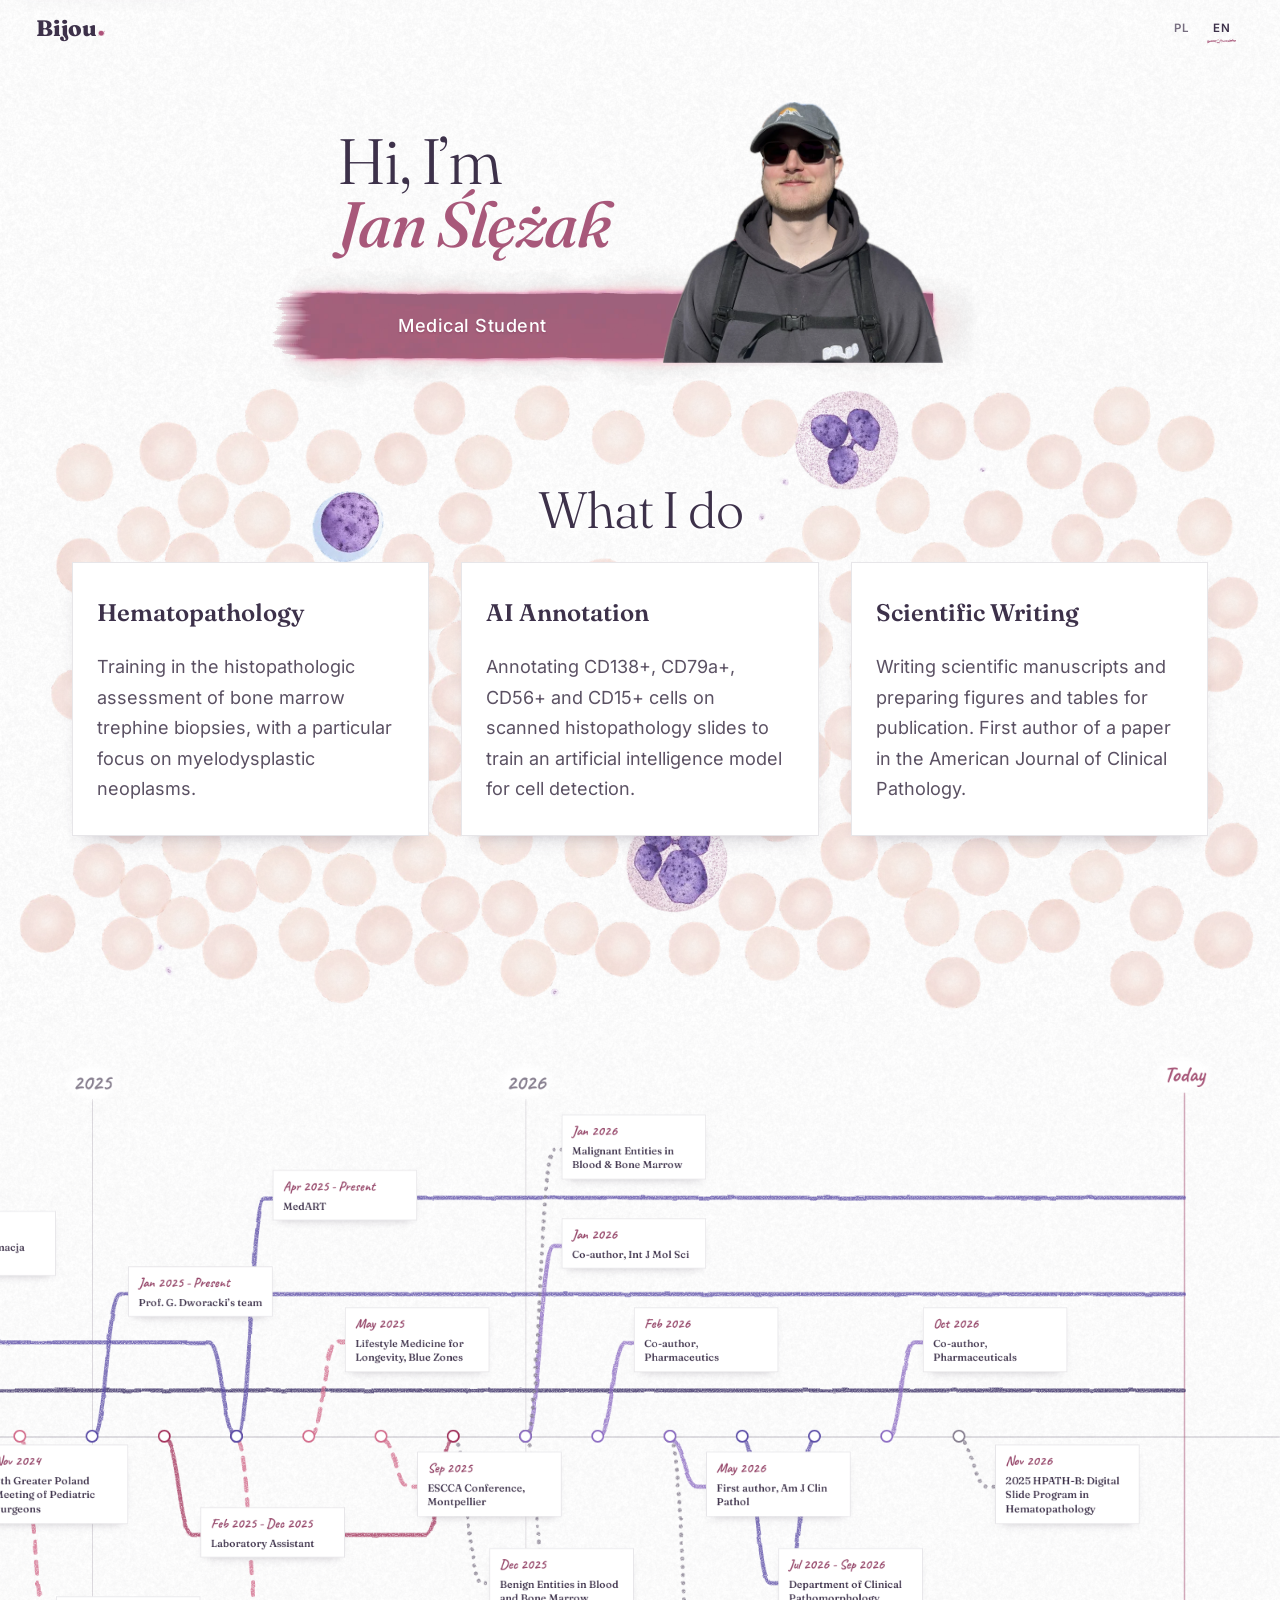
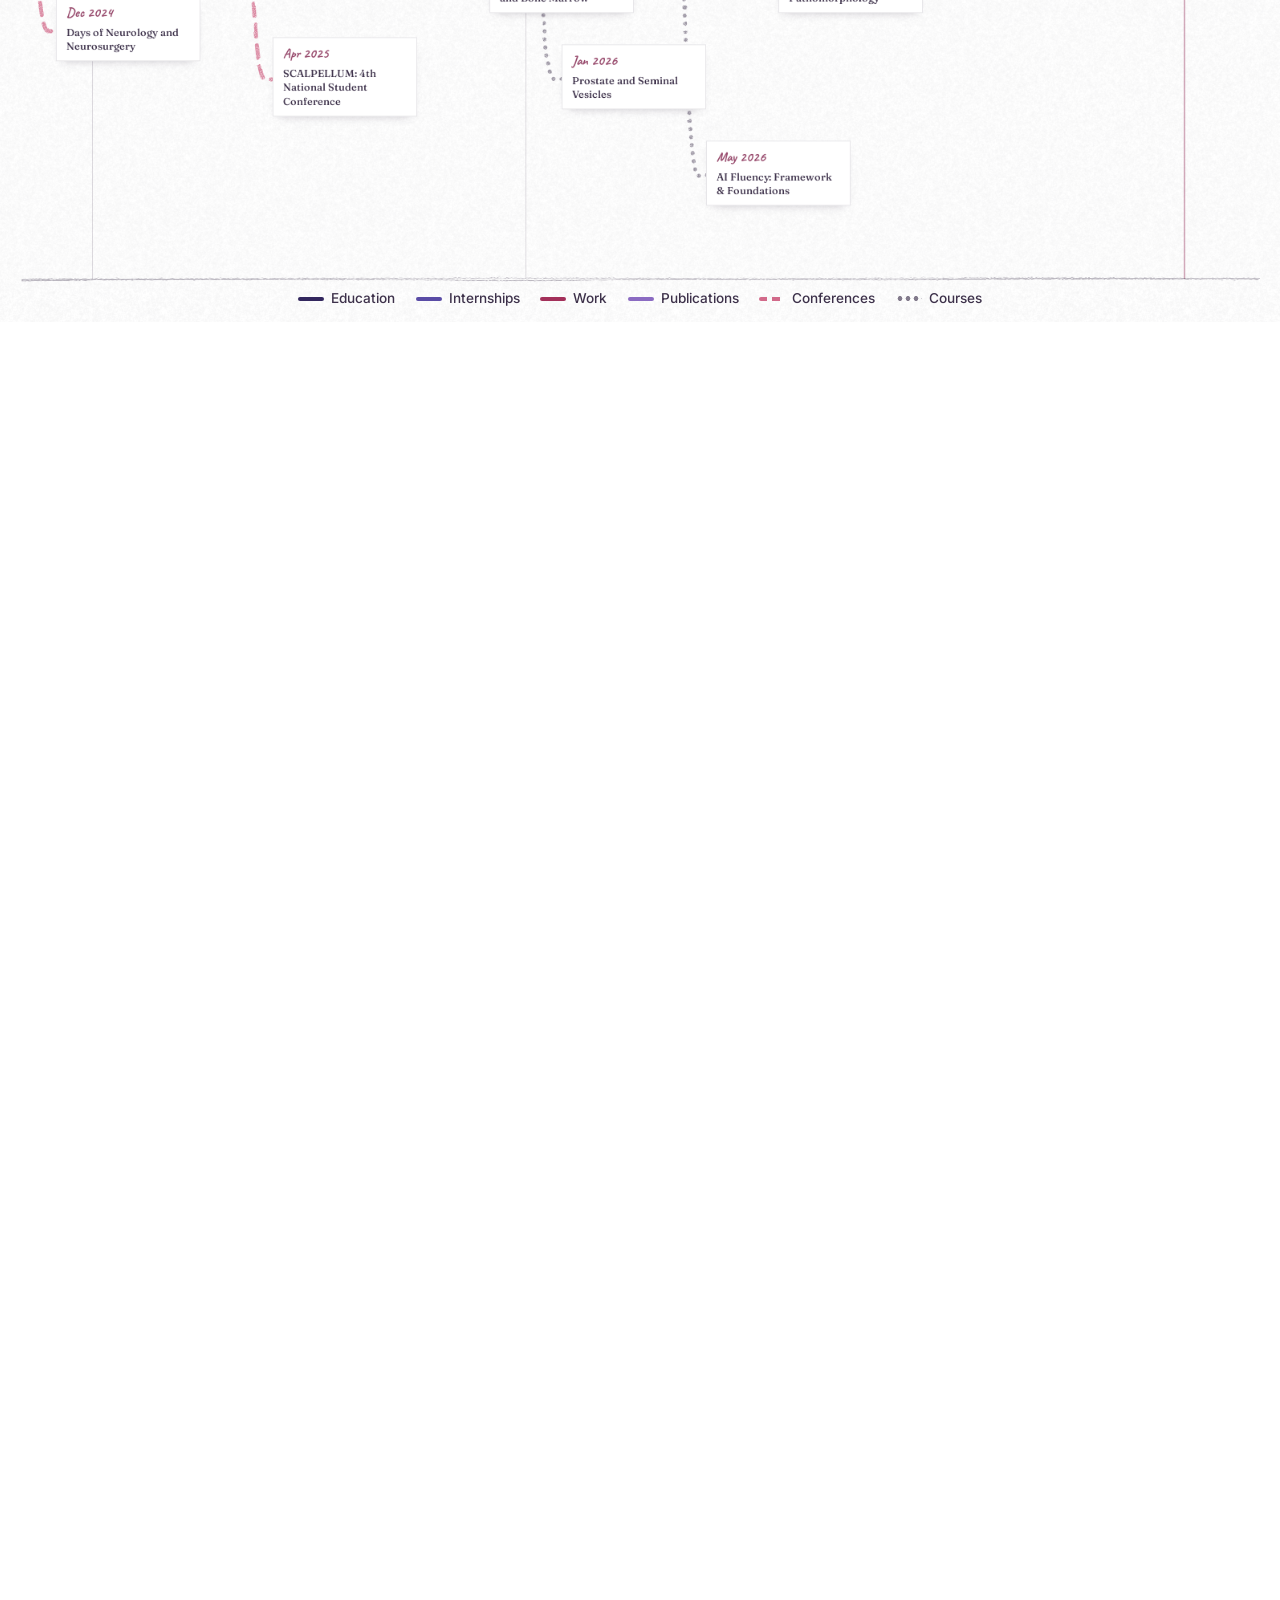
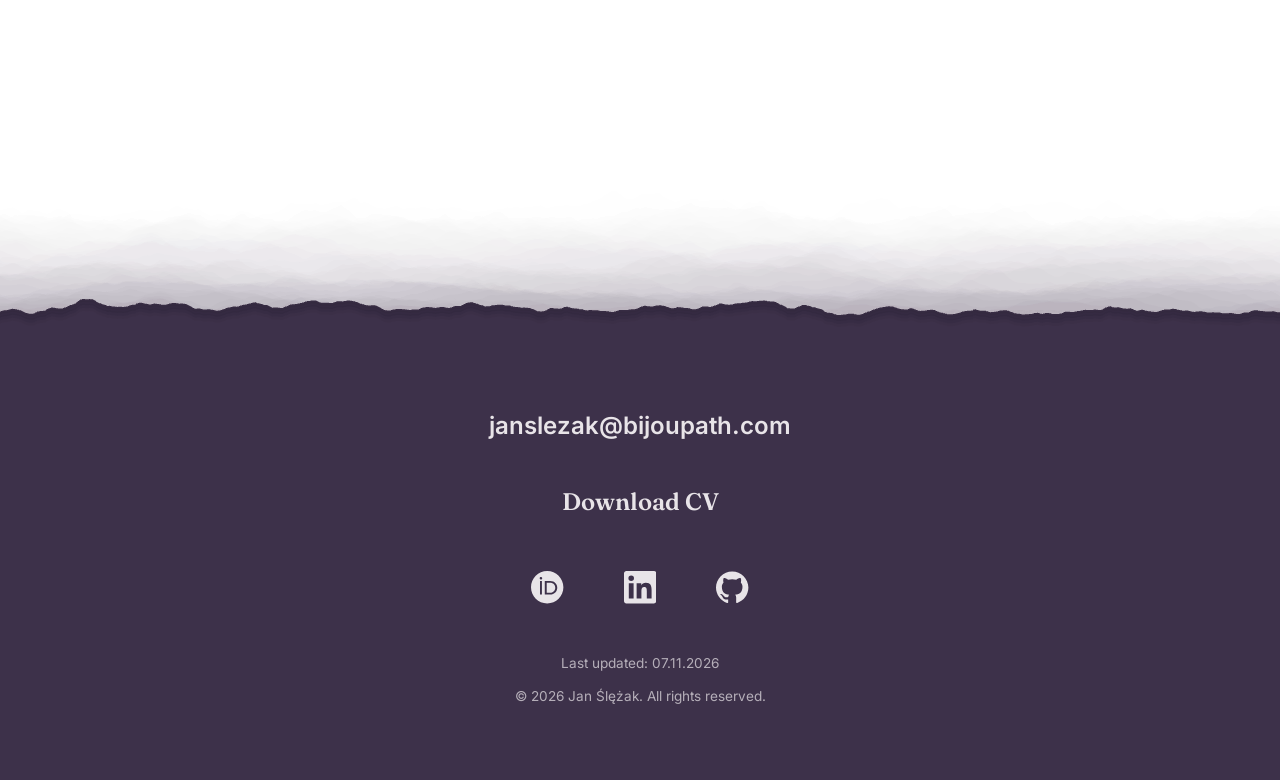
==== en/index.html @ 858af0bf "Publikacja 2026-11-07" ====
<!DOCTYPE html> <html lang="en"> <head> <script>!function(){if("localhost"!==location.hostname&&"127.0.0.1"!==location.hostname){var a=document.createElement("script");a.async=!0,a.src="https://www.googletagmanager.com/gtag/js?id=G-ZTJBMP95E0",document.head.appendChild(a),window.dataLayer=window.dataLayer||[],window.gtag=t,t("js",new Date),t("config","G-ZTJBMP95E0")}function t(){dataLayer.push(arguments)}}()</script> <meta charset="UTF-8"> <meta name="viewport" content="width=device-width,initial-scale=1"> <title>BijouPath</title> <meta name="description" content="Jan Ślężak, medical student at Poznan University of Medical Sciences. Hematopathology, publications and pathology experience."> <meta name="author" content="Jan Ślężak"> <link rel="canonical" href="https://bijoupath.com/en/"> <link rel="alternate" hreflang="pl" href="https://bijoupath.com/pl/"> <link rel="alternate" hreflang="en" href="https://bijoupath.com/en/"> <link rel="alternate" hreflang="x-default" href="https://bijoupath.com/pl/"> <meta property="og:type" content="website"> <meta property="og:url" content="https://bijoupath.com/en/"> <meta property="og:title" content="Jan Ślężak, BijouPath"> <meta property="og:description" content="Medical student preparing for a career in hematopathology. Publications and experience."> <meta property="og:site_name" content="BijouPath"> <meta property="og:image" content="https://bijoupath.com/img/og-bijoupath-en.jpg?v=6a474b55"> <meta property="og:image:width" content="1200"> <meta property="og:image:height" content="630"> <meta property="og:image:alt" content="Jan Ślężak, BijouPath. Drawing of a normal blood smear."> <meta property="og:locale" content="en_US"> <meta property="og:locale:alternate" content="pl_PL"> <meta name="twitter:card" content="summary_large_image"> <meta name="twitter:title" content="Jan Ślężak, BijouPath"> <meta name="twitter:description" content="Medical student preparing for a career in hematopathology. Publications and experience."> <meta name="twitter:image" content="https://bijoupath.com/img/og-bijoupath-en.jpg?v=6a474b55"> <meta name="theme-color" content="#fcf8f9"> <link rel="icon" type="image/png" sizes="32x32" href="/img/favicon-32.png?v=3be261fe"> <link rel="icon" type="image/png" sizes="512x512" href="/img/favicon.png?v=019d33b0"> <link rel="apple-touch-icon" href="/img/apple-touch-icon.png?v=18fa3a9d"> <script type="application/ld+json"> {
          "@context": "https://schema.org",
          "@type": "Person",
          "name": "Jan Ślężak",
          "url": "https://bijoupath.com/en/",
          "image": "https://bijoupath.com/img/janslezak.webp?v=8ce02950",
          "email": "mailto:janslezak@bijoupath.com",
          "jobTitle": "Medical student",
          "affiliation": { "@type": "CollegeOrUniversity", "name": "Poznan University of Medical Sciences", "url": "https://www.ump.edu.pl" },
          "knowsAbout": ["Hematopathology", "Bone marrow pathology", "Pathology"],
          "sameAs": [
            "https://orcid.org/0009-0006-1777-213X",
            "https://www.linkedin.com/in/jan-%C5%9Bl%C4%99%C5%BCak-46602b1b8/",
            "https://github.com/jankazimierzslezak"
          ]
        } </script> <link rel="stylesheet" href="/css/normalize.css?v=189405ba"> <link rel="stylesheet" href="/css/fonts.css?v=7e4755c7"> <link rel="stylesheet" href="/css/base.css?v=5a0c2e59"> <link rel="stylesheet" href="/css/tokens-bijou.css?v=6df9ab16"> <link rel="stylesheet" href="/css/znak.css?v=b7a69414"> <link rel="stylesheet" href="/css/layout.css?v=1661b6ea"> <link rel="stylesheet" href="/css/home.css?v=9cbbf9e6"> <link rel="stylesheet" href="/css/portfolio.css?v=0a3e92ec"> <link rel="stylesheet" href="/css/ruch.css?v=308a33c5"> <link rel="stylesheet" href="/css/rysunek.css?v=60de599c"> <link rel="preload" as="image" href="/img/janslezak.webp?v=8ce02950" fetchpriority="high"> <script src="/js/vendor/purify.min.js?v=f52734d3" defer="defer"></script> <script src="/js/vendor/lenis.min.js?v=bc893dda" defer="defer"></script> <script src="/js/index.js?v=5347411f" defer="defer"></script> <script src="/js/jezyk.js?v=854307ea" defer="defer"></script> <script src="/js/reveal.js?v=7d27f210" defer="defer"></script> <script src="/js/plynnosc.js?v=431d2719" defer="defer"></script> <script src="/js/portfolio/portfolio-data.js?v=57157ed3" defer="defer"></script> <script src="/js/portfolio/portfolio.js?v=f130e085" defer="defer"></script> <script src="/js/portfolio/rozmaz-atlas.js?v=3c866e50" defer="defer"></script> <script src="/js/portfolio/rozmaz.js?v=c617ecc6" defer="defer"></script> <script>"history"in window&&"scrollRestoration"in history&&(history.scrollRestoration="manual");try{localStorage.setItem("bijou.lang","en")}catch(o){}</script> </head> <body class="tabbed-view"> <svg xmlns="http://www.w3.org/2000/svg" width="0" height="0" aria-hidden="true" focusable="false" class="svg-defs"> <defs> <filter id="olowek-linia" x="-5%" y="-50%" width="110%" height="200%"><feTurbulence type="fractalNoise" baseFrequency="0.04" numOctaves="2" seed="3" result="d"/><feDisplacementMap in="SourceGraphic" in2="d" scale="3" xChannelSelector="R" yChannelSelector="G" result="k"/><feTurbulence type="fractalNoise" baseFrequency="1.1" numOctaves="1" seed="7" result="z"/><feColorMatrix in="z" type="matrix" values="0 0 0 0 0  0 0 0 0 0  0 0 0 0 0  0 0 0 -2.2 2.0" result="m"/><feComposite in="k" in2="m" operator="in"/></filter> <marker id="arrow" viewBox="0 0 10 10" refX="10" refY="5" markerWidth="6" markerHeight="6" orient="auto"> <path d="M 0 0 L 10 5 L 0 10 z" fill="#94a3b8"/> </marker> <marker id="arrow-gross" viewBox="0 0 13 10" refX="9.5" refY="5" markerWidth="7.5" markerHeight="6" orient="auto" overflow="visible"> <path d="M 0 0.5 L 12 5 L 0 9.5 L 2.4 5 Z" fill="#94a3b8"/> </marker> <filter id="shadow" x="-10%" y="-10%" width="120%" height="120%"> <feDropShadow dx="0" dy="2" stdDeviation="3" flood-opacity="0.1"/> </filter> </defs> </svg> <a href="#main-content" class="skip-link">Skip to main content</a> <header> <a href="#portfolio" class="znak" aria-label="BijouPath - home">Bijou</a> <div class="header__toggles"> <div class="lang-seg" role="group" aria-label="Language"> <a class="lang-seg__btn" href="/pl/" hreflang="pl" lang="pl" data-lang="pl" aria-label="PL, Polish">PL</a> <a class="lang-seg__btn" href="/en/" hreflang="en" lang="en" data-lang="en" aria-label="EN, English" aria-current="page">EN</a> </div> </div> </header> <main id="main-content"> <section class="section section--full-width is-active" id="portfolio"> <div class="portfolio-intro"> <h1 class="portfolio-intro__title">Hi, I’m <em>Jan Ślężak</em></h1> <p class="portfolio-intro__badge">Medical Student</p> <img src="/img/janslezak.webp?v=8ce02950" alt="Jan Ślężak" class="portfolio-intro__image" width="280" height="262" fetchpriority="high"> </div> <section class="portfolio-activities"> <h2 class="title portfolio-activities__title">What I do</h2> <div class="body"> <article class="item odslon" style="--i:0"> <h3>Hematopathology</h3> <p>Training in the histopathologic assessment of bone marrow trephine biopsies, with a particular focus on myelodysplastic neoplasms.</p> </article> <article class="item odslon" style="--i:1"> <h3>AI Annotation</h3> <p>Annotating CD138+, CD79a+, CD56+ and CD15+ cells on scanned histopathology slides to train an artificial intelligence model for cell detection.</p> </article> <article class="item odslon" style="--i:2"> <h3>Scientific Writing</h3> <p>Writing scientific manuscripts and preparing figures and tables for publication. First author of a paper in the American Journal of Clinical Pathology.</p> </article> </div> </section> <div class="portfolio-timeline-wrapper" id="tl-track"> <div class="tl-sticky" id="tl-sticky"> <div class="tl-stage" id="tl-stage" role="region" aria-label="Interactive timeline of experience and education"> <div class="subway-container" id="subway-container"> <div class="subway-line"></div> </div> </div> <ul class="tl-legenda" id="tl-legenda" aria-label="Timeline categories"> <li class="tl-legenda__wpis" style="--kol:var(--kat-education)">Education</li> <li class="tl-legenda__wpis" style="--kol:var(--kat-internships)">Internships</li> <li class="tl-legenda__wpis" style="--kol:var(--kat-work)">Work</li> <li class="tl-legenda__wpis" style="--kol:var(--kat-publications)">Publications</li> <li class="tl-legenda__wpis tl-legenda__wpis--przerywana" style="--kol:var(--kat-conferences)">Conferences</li> <li class="tl-legenda__wpis tl-legenda__wpis--kropkowana" style="--kol:var(--kat-courses)">Courses</li> </ul> </div> <dialog id="station-modal" class="modal-overlay" aria-labelledby="modal-title"> <div class="modal-content"> <button type="button" class="close-modal" id="close-modal" aria-label="Close window">&times;</button> <div class="modal-header"> <p class="modal-kategoria" id="modal-kategoria"></p> <span id="modal-date" class="modal-badge"></span> <h2 id="modal-title"></h2> <p id="modal-subtitle"></p> </div> <div class="modal-body"> <div id="modal-desc" class="modal-text"></div> <img id="modal-img" alt="" class="modal-img"> </div> </div> </dialog> </div> </section> </main> <footer class="footer"> <a href="mailto:janslezak@bijoupath.com" class="footer__link">janslezak@bijoupath.com</a> <a href="/Jan_Slezak_CV.pdf" download="Jan_Slezak_CV.pdf" class="footer__link footer__cv">Download CV</a> <ul class="social-list" aria-label="Scientific and professional profiles"> <li class="social-list__item"> <a class="social-list__link" href="https://orcid.org/0009-0006-1777-213X" target="_blank" rel="noopener noreferrer" aria-label="ORCID scientific profile"> <svg class="ikona" viewBox="0 0 24 24" aria-hidden="true" focusable="false"><path d="M12 0C5.372 0 0 5.372 0 12s5.372 12 12 12 12-5.372 12-12S18.628 0 12 0zM7.369 4.378c.525 0 .947.431.947.947s-.422.947-.947.947a.95.95 0 0 1-.947-.947c0-.525.422-.947.947-.947zm-.722 3.038h1.444v10.041H6.647V7.416zm3.562 0h3.9c3.712 0 5.344 2.653 5.344 5.025 0 2.578-2.016 5.025-5.325 5.025h-3.919V7.416zm1.444 1.303v7.444h2.297c3.272 0 4.022-2.484 4.022-3.722 0-2.016-1.284-3.722-4.097-3.722h-2.222z"/></svg> </a> </li> <li class="social-list__item"> <a class="social-list__link" href="https://www.linkedin.com/in/jan-%C5%9Bl%C4%99%C5%BCak-46602b1b8/" target="_blank" rel="noopener noreferrer" aria-label="LinkedIn profile"> <svg class="ikona" viewBox="0 0 24 24" aria-hidden="true" focusable="false"><path d="M20.447 20.452h-3.554v-5.569c0-1.328-.027-3.037-1.852-3.037-1.853 0-2.136 1.445-2.136 2.939v5.667H9.351V9h3.414v1.561h.046c.477-.9 1.637-1.85 3.37-1.85 3.601 0 4.267 2.37 4.267 5.455v6.286zM5.337 7.433a2.062 2.062 0 1 1 0-4.125 2.062 2.062 0 0 1 0 4.125zm1.782 13.019H3.555V9h3.564v11.452zM22.225 0H1.771C.792 0 0 .774 0 1.729v20.542C0 23.227.792 24 1.771 24h20.451C23.2 24 24 23.227 24 22.271V1.729C24 .774 23.2 0 22.222 0h.003z"/></svg> </a> </li> <li class="social-list__item"> <a class="social-list__link" href="https://github.com/jankazimierzslezak" target="_blank" rel="noopener noreferrer" aria-label="GitHub profile"> <svg class="ikona" viewBox="0 0 24 24" aria-hidden="true" focusable="false"><path d="M12 .297c-6.63 0-12 5.373-12 12 0 5.303 3.438 9.8 8.205 11.385.6.113.82-.258.82-.577 0-.285-.01-1.04-.015-2.04-3.338.724-4.042-1.61-4.042-1.61C4.422 18.07 3.633 17.7 3.633 17.7c-1.087-.744.084-.729.084-.729 1.205.084 1.838 1.236 1.838 1.236 1.07 1.835 2.809 1.305 3.495.998.108-.776.417-1.305.76-1.605-2.665-.3-5.466-1.332-5.466-5.93 0-1.31.465-2.38 1.235-3.22-.135-.303-.54-1.523.105-3.176 0 0 1.005-.322 3.3 1.23.96-.267 1.98-.399 3-.405 1.02.006 2.04.138 3 .405 2.28-1.552 3.285-1.23 3.285-1.23.645 1.653.24 2.873.12 3.176.765.84 1.23 1.91 1.23 3.22 0 4.61-2.805 5.625-5.475 5.92.42.36.81 1.096.81 2.22 0 1.606-.015 2.896-.015 3.286 0 .315.21.69.825.57C20.565 22.092 24 17.592 24 12.297c0-6.627-5.373-12-12-12"/></svg> </a> </li> </ul> <div class="footer__meta"> <p class="footer__date">Last updated: 07.11.2026</p> <p class="footer__date">&copy; 2026 Jan Ślężak. All rights reserved.</p> </div> </footer> </body> </html>
---- css/fonts.css ----
@font-face{font-family:Caveat;font-style:normal;font-weight:400 700;font-display:swap;src:url("/fonts/caveat-latin-wght-normal.woff2") format("woff2");unicode-range:U+0000-00FF,U+0131,U+0152-0153,U+02BB-02BC,U+02C6,U+02DA,U+02DC,U+0304,U+0308,U+0329,U+2000-206F,U+2074,U+20AC,U+2122,U+2191,U+2193,U+2212,U+2215,U+FEFF,U+FFFD}@font-face{font-family:Caveat;font-style:normal;font-weight:400 700;font-display:swap;src:url("/fonts/caveat-latin-ext-wght-normal.woff2") format("woff2");unicode-range:U+0100-02BA,U+02BD-02C5,U+02C7-02CC,U+02CE-02D7,U+02DD-02FF,U+0304,U+0308,U+0329,U+1D00-1DBF,U+1E00-1E9F,U+1EF2-1EFF,U+2020,U+20A0-20AB,U+20AD-20C0,U+2113,U+2C60-2C7F,U+A720-A7FF}@font-face{font-family:Inter;font-style:normal;font-weight:100 900;font-display:swap;src:url("/fonts/inter-latin-wght-normal.woff2") format("woff2");unicode-range:U+0000-00FF,U+0131,U+0152-0153,U+02BB-02BC,U+02C6,U+02DA,U+02DC,U+0304,U+0308,U+0329,U+2000-206F,U+2074,U+20AC,U+2122,U+2191,U+2193,U+2212,U+2215,U+FEFF,U+FFFD}@font-face{font-family:Inter;font-style:normal;font-weight:100 900;font-display:swap;src:url("/fonts/inter-latin-ext-wght-normal.woff2") format("woff2");unicode-range:U+0100-02BA,U+02BD-02C5,U+02C7-02CC,U+02CE-02D7,U+02DD-02FF,U+0304,U+0308,U+0329,U+1D00-1DBF,U+1E00-1E9F,U+1EF2-1EFF,U+2020,U+20A0-20AB,U+20AD-20C0,U+2113,U+2C60-2C7F,U+A720-A7FF}@font-face{font-family:Inter;font-style:italic;font-weight:100 900;font-display:swap;src:url("/fonts/inter-latin-wght-italic.woff2") format("woff2");unicode-range:U+0000-00FF,U+0131,U+0152-0153,U+02BB-02BC,U+02C6,U+02DA,U+02DC,U+0304,U+0308,U+0329,U+2000-206F,U+2074,U+20AC,U+2122,U+2191,U+2193,U+2212,U+2215,U+FEFF,U+FFFD}@font-face{font-family:Inter;font-style:italic;font-weight:100 900;font-display:swap;src:url("/fonts/inter-latin-ext-wght-italic.woff2") format("woff2");unicode-range:U+0100-02BA,U+02BD-02C5,U+02C7-02CC,U+02CE-02D7,U+02DD-02FF,U+0304,U+0308,U+0329,U+1D00-1DBF,U+1E00-1E9F,U+1EF2-1EFF,U+2020,U+20A0-20AB,U+20AD-20C0,U+2113,U+2C60-2C7F,U+A720-A7FF}@font-face{font-family:Fraunces;font-style:normal;font-weight:100 900;font-display:swap;src:url("/fonts/fraunces-latin-full-normal.woff2") format("woff2");unicode-range:U+0000-00FF,U+0131,U+0152-0153,U+02BB-02BC,U+02C6,U+02DA,U+02DC,U+0304,U+0308,U+0329,U+2000-206F,U+2074,U+20AC,U+2122,U+2191,U+2193,U+2212,U+2215,U+FEFF,U+FFFD}@font-face{font-family:Fraunces;font-style:normal;font-weight:100 900;font-display:swap;src:url("/fonts/fraunces-latin-ext-full-normal.woff2") format("woff2");unicode-range:U+0100-02BA,U+02BD-02C5,U+02C7-02CC,U+02CE-02D7,U+02DD-02FF,U+0304,U+0308,U+0329,U+1D00-1DBF,U+1E00-1E9F,U+1EF2-1EFF,U+2020,U+20A0-20AB,U+20AD-20C0,U+2113,U+2C60-2C7F,U+A720-A7FF}@font-face{font-family:Fraunces;font-style:italic;font-weight:100 900;font-display:swap;src:url("/fonts/fraunces-latin-full-italic.woff2") format("woff2");unicode-range:U+0000-00FF,U+0131,U+0152-0153,U+02BB-02BC,U+02C6,U+02DA,U+02DC,U+0304,U+0308,U+0329,U+2000-206F,U+2074,U+20AC,U+2122,U+2191,U+2193,U+2212,U+2215,U+FEFF,U+FFFD}@font-face{font-family:Fraunces;font-style:italic;font-weight:100 900;font-display:swap;src:url("/fonts/fraunces-latin-ext-full-italic.woff2") format("woff2");unicode-range:U+0100-02BA,U+02BD-02C5,U+02C7-02CC,U+02CE-02D7,U+02DD-02FF,U+0304,U+0308,U+0329,U+1D00-1DBF,U+1E00-1E9F,U+1EF2-1EFF,U+2020,U+20A0-20AB,U+20AD-20C0,U+2113,U+2C60-2C7F,U+A720-A7FF}
---- css/base.css ----
*,::after,::before{box-sizing:border-box}html{overflow-y:scroll;scroll-behavior:smooth}body,html{overflow-x:clip;width:100%}:root{--ff-primary:'Inter','Segoe UI',Arial,sans-serif;--ff-secondary:var(--ff-primary);--ff-hand:'Caveat','Segoe Script','Bradley Hand',cursive;--fw-reg:400;--fw-bold:800;--fs-h3:1.25rem;--fs-body:1.05rem;--clr-dark-rgb:61,49,74;--clr-eosin-rgb:197,131,155;--clr-accent-rgb:82,134,196;--clr-danger-rgb:197,44,60;--clr-light:#FCF8F9;--clr-dark:#3d314a;--clr-eosin:#c5839b;--clr-accent:#5286c4;--clr-danger:#c52c3c;--bs-sm:0 4px 15px rgba(var(--clr-dark-rgb), 0.05);--bs:0 8px 24px rgba(var(--clr-dark-rgb), 0.08),0 2px 8px rgba(var(--clr-dark-rgb), 0.04);--bs-lg:0 10px 25px rgba(var(--clr-dark-rgb), 0.12);--border-subtle:1px solid rgba(var(--clr-dark-rgb), 0.1);--border-eosin:1px solid rgba(var(--clr-eosin-rgb), 0.15);--border-radius-card:12px;--trans-fast:0.2s ease;--trans-base:0.3s ease;--trans-bounce:0.4s cubic-bezier(0.18, 0.89, 0.32, 1.28)}@media (min-width:800px){:root{--fs-h3:1.5rem;--fs-body:1.125rem}}body{background:var(--clr-light);color:var(--clr-dark);margin:0;font-family:var(--ff-primary);font-size:var(--fs-body);line-height:1.7;min-height:100vh;display:flex;flex-direction:column}:focus-visible{outline:3px solid var(--clr-accent);outline-offset:3px;border-radius:2px}.skip-link{position:absolute;top:15px;left:15px;z-index:2000;background-color:var(--clr-accent);color:var(--clr-on-color,#fff);padding:.8rem 1.5rem;border-radius:10px;font-weight:600;font-size:.9rem;text-decoration:none;box-shadow:var(--bs);border:1px solid rgba(255,255,255,.2);transform:translateY(-160%);transition:transform var(--trans-bounce),background-color var(--trans-fast)}.skip-link:focus-visible{transform:translateY(0)}img{display:block;max-width:100%;height:auto;border-radius:8px;font-style:italic}strong{font-weight:var(--fw-bold)}h1,h2,h3{line-height:1.1;margin:0;color:var(--clr-dark);text-wrap:balance}h1{font-size:var(--fs-h1)}h2{font-size:var(--fs-h2)}h3{font-size:var(--fs-h3)}.title{margin-bottom:.25em;font-family:var(--ff-display);font-weight:var(--fw-light);font-size:var(--fs-h2);line-height:var(--lh-display);letter-spacing:var(--ls-display)}.title em{font-style:italic;font-weight:var(--fw-med);color:var(--clr-eosin)}.title::after{content:'';display:block;width:2.5em;height:3px;opacity:.7;margin:.35em 0 .2em;background:var(--clr-eosin);border-radius:3px}.title-underlined{font-size:1.05rem;margin:0 0 .75rem 0;color:var(--clr-dark);font-weight:700;border-bottom:2px solid rgba(var(--clr-eosin-rgb),.3);padding-bottom:.25rem}.title-underlined--accent{border-bottom-color:rgba(var(--clr-accent-rgb),.2);color:var(--clr-accent)}.title-underlined--danger{border-bottom-color:rgba(var(--clr-danger-rgb),.2);color:var(--clr-danger)}i.fab,i.far,i.fas{vertical-align:middle;position:relative;top:-1px}.section{padding:3em 2em;max-width:1280px;margin:0 auto}body.tabbed-view .section{padding-top:2.5em;scroll-margin-top:6.5em}.container{width:100%;margin:0 auto;padding:0 1rem}.container--sm{width:100%;max-width:900px;margin:0 auto}.container--md{width:100%;max-width:1200px;margin:0 auto}.container--lg{width:100%;max-width:1400px;margin:0 auto}.container--xl{width:100%;max-width:1600px;margin:0 auto}.grid-auto-fit{display:grid;grid-template-columns:repeat(auto-fit,minmax(240px,1fr));gap:1.5rem}.grid-2-cols{display:grid;grid-template-columns:repeat(2,1fr);gap:1.5rem}.grid-3-cols{display:grid;grid-template-columns:repeat(3,1fr);gap:1.5rem}@media (max-width:800px){.grid-2-cols,.grid-3-cols{grid-template-columns:1fr}}.item{margin-bottom:2rem}.item:last-child{margin-bottom:0}.item p{margin:0 0 .35rem}.item ul{margin:.4rem 0 0 1.1rem;padding:0}.item li{margin-bottom:.35rem}.item li:last-child{margin-bottom:0}.card{background:var(--clr-surface,#fff);border-radius:var(--border-radius-card);padding:1.5rem;box-shadow:var(--shadow-paper)}.card--bordered{border:var(--border-subtle)}.btn{background-color:var(--clr-dark);color:var(--clr-on-color,#fff);border:none;border-radius:6px;padding:.6rem 1.5rem;font-size:.95rem;font-weight:600;font-family:inherit;cursor:pointer;transition:transform var(--dur-fast) var(--ease-spring),background-color var(--dur-base) var(--ease-out-quart),color var(--dur-base) var(--ease-out-quart),box-shadow var(--dur-fast) var(--ease-out-quart);display:inline-flex;align-items:center;justify-content:center;gap:.4em;text-align:center;text-decoration:none}.btn:hover{background-color:var(--clr-accent);color:var(--clr-on-color,#fff)}.btn:hover:not(:disabled){transform:translateY(var(--hover-lift))}.btn:active:not(:disabled){transform:translateY(0) scale(.98)}.btn--primary,.btn--primary:hover{background-color:var(--clr-eosin);color:var(--clr-on-color);box-shadow:var(--shadow-eosin)}.btn--ghost{background-color:transparent;color:var(--clr-dark);border:1px solid var(--clr-border)}.btn--ghost:hover{background-color:transparent;color:var(--clr-dark);border-color:var(--clr-dark)}.btn--full{width:100%}.form-control{padding:.4rem .5rem;border:var(--border-subtle);border-radius:6px;font-family:inherit;font-size:.9rem;color:var(--clr-dark);transition:border-color var(--trans-base);background:var(--clr-surface,#fff);box-sizing:border-box;width:100%;max-width:100%}.form-control:focus{outline:0;border-color:var(--clr-accent)}body.tabbed-view .section{display:none}body.tabbed-view .section.is-active{display:block}.mb-0{margin-bottom:0!important}.mb-1{margin-bottom:.25rem}.mb-2{margin-bottom:.5rem}.mb-3{margin-bottom:1rem}.mb-4{margin-bottom:1.5rem}.mt-1{margin-top:.25rem}.mt-2{margin-top:.5rem}.mt-3{margin-top:1.5rem}.mt-4{margin-top:2rem}.mt-5{margin-top:2.5rem}.my-4{margin:1.5rem 0}.text-left{text-align:left!important}.text-center{text-align:center!important}.sr-only{position:absolute;width:1px;height:1px;padding:0;margin:-1px;overflow:hidden;clip:rect(0,0,0,0);white-space:nowrap;border-width:0}.list-unstyled{list-style:none;padding:0;margin:0}.svg-defs{position:absolute}.section:focus,.section:focus-visible{outline:0}.mt-auto{margin-top:auto!important}.pt-2{padding-top:.5rem}@media (prefers-reduced-motion:reduce){.modal-content,html{scroll-behavior:auto}}
---- css/tokens-bijou.css ----
:root{--clr-light:#fcf8f9;--clr-light-rgb:252,248,249;--clr-dark:#3d314a;--clr-dark-rgb:61,49,74;--clr-eosin:#a8587a;--clr-eosin-rgb:168,88,122;--clr-accent:#3f6da8;--clr-accent-rgb:63,109,168;--clr-danger:#c25450;--clr-danger-rgb:194,84,80;--clr-on-color:#ffffff;--clr-on-color-rgb:255,255,255;--clr-surface:#ffffff;--clr-surface-rgb:255,255,255;--clr-paper:#faf6f7;--clr-paper-rgb:250,246,247;--clr-muted:rgba(61, 49, 74, 0.7);--clr-border:rgba(61, 49, 74, 0.1);--clr-subtle:rgba(61, 49, 74, 0.08);--clr-tint:rgba(168, 88, 122, 0.04);--shadow-paper:0 1px 2px rgba(61, 49, 74, 0.04),0 12px 28px rgba(61, 49, 74, 0.05);--shadow-float:0 1px 2px rgba(61, 49, 74, 0.05),0 6px 16px rgba(61, 49, 74, 0.06),0 24px 48px rgba(61, 49, 74, 0.07);--shadow-eosin:0 4px 14px rgba(168, 88, 122, 0.25);--shadow-accent:0 4px 14px rgba(63, 109, 168, 0.25);--ff-primary:"Inter","Segoe UI",Arial,sans-serif;--ff-display:"Fraunces",Georgia,"Times New Roman",serif;--ff-numeric:"Inter",ui-monospace,monospace;--fw-light:300;--fw-reg:400;--fw-med:500;--fw-semi:600;--fw-bold:800;--fs-hero:clamp(3.4rem, 8.5vw, 8.2rem);--fs-h1:clamp(2.4rem, 5vw, 4.4rem);--fs-h2:clamp(1.7rem, 3vw, 2.6rem);--fs-lead:clamp(1.08rem, 1.4vw, 1.3rem);--lh-display:0.98;--ls-display:-0.025em;--ease-out-quart:cubic-bezier(0.25, 1, 0.5, 1);--ease-spring:cubic-bezier(0.22, 1.18, 0.36, 1);--dur-fast:180ms;--dur-base:320ms;--dur-slow:600ms;--dur-reveal:850ms;--reveal-y:28px;--hover-lift:-2px}
---- css/znak.css ----
.znak{font-family:var(--ff-display);font-weight:var(--fw-bold);font-size:1.4rem;line-height:1;letter-spacing:-.01em;color:var(--clr-dark);text-decoration:none;white-space:nowrap;transition:color var(--trans-fast)}.znak::after{content:".";color:var(--clr-eosin)}.znak:hover{color:var(--clr-eosin)}.etykieta-sekcji{display:inline-flex;align-items:center;gap:12px;font-size:.72rem;text-transform:uppercase;letter-spacing:2px;font-weight:var(--fw-semi);color:var(--clr-muted)}.etykieta-sekcji::before{content:"";width:28px;height:2px;border-radius:2px;background:var(--clr-eosin);opacity:.8;flex-shrink:0}.header__toggles{display:inline-flex;align-items:center;gap:.6em;flex-shrink:0}.lang-seg{display:inline-flex;flex-shrink:0;background:var(--clr-light);border:1px solid var(--clr-border);border-radius:999px;padding:4px}.lang-seg__btn{padding:6px 12px;border:none;background:0 0;color:var(--clr-muted);font-size:.72rem;font-weight:var(--fw-semi);font-family:inherit;letter-spacing:.04em;text-transform:uppercase;text-decoration:none;cursor:pointer;border-radius:999px;transition:color var(--trans-fast),background-color var(--trans-fast)}.lang-seg__btn:hover:not([aria-current=page]){color:var(--clr-dark)}.lang-seg__btn[aria-current=page]{background:var(--clr-dark);color:var(--clr-on-color)}
---- css/layout.css ----
:root{--clr-footer-text:#e8e4e8}header{position:sticky;top:0;z-index:1000;display:grid;grid-template-columns:1fr auto 1fr;grid-template-areas:"znak nav toggles";align-items:center;gap:1.5em;background:rgba(var(--clr-light-rgb),.85);backdrop-filter:blur(12px);-webkit-backdrop-filter:blur(12px);padding:.6em 2em;width:100%;border-bottom:1px solid transparent;transition:border-color var(--trans-base)}header.przewinieta{border-bottom-color:var(--clr-border)}.znak{grid-area:znak;justify-self:start}.nav{grid-area:nav}.header__toggles{grid-area:toggles;justify-self:end}.nav__list{list-style:none;display:flex;flex-wrap:wrap;justify-content:center;align-items:center;gap:1.5em;margin:0;padding:0}.nav__link{color:var(--clr-dark);font-weight:600;font-size:.95rem;text-decoration:none;transition:color var(--trans-base),transform var(--trans-fast)}.nav__link.is-active,.nav__link:hover{color:var(--clr-accent)}@media (max-width:700px){header{padding:.6em 1em;gap:.75em;grid-template-columns:auto 1fr;grid-template-areas:"znak toggles" "nav nav"}.nav__list{gap:.75em 1em}.nav__link{font-size:.85rem}.znak{font-size:1.2rem}}.nav__dropdown{position:relative;display:inline-block}.nav__dropdown-content{display:none;position:absolute;background-color:rgba(var(--clr-light-rgb),.98);width:max-content;max-width:95vw;padding:.5em;box-shadow:var(--bs);z-index:1001;border-radius:8px;top:100%;left:50%;transform:translateX(-50%);border:var(--border-eosin)}.nav__dropdown:hover .nav__dropdown-content{display:flex;flex-direction:row;flex-wrap:wrap;justify-content:center;gap:.25rem}.nav__sub-link{color:var(--clr-dark);padding:8px 16px;text-decoration:none;font-size:.9rem;transition:background-color var(--trans-base),color var(--trans-base);text-align:center;font-weight:500;border-radius:6px;white-space:nowrap}.nav__sub-link.is-active,.nav__sub-link:hover{background-color:var(--clr-eosin);color:var(--clr-on-color)}@keyframes fadeAndSlideUp{from{opacity:0;transform:translateY(15px)}to{opacity:1;transform:translateY(0)}}body.tabbed-view .section.is-active.wjazd{animation:fadeAndSlideUp .5s ease-out forwards}.section--full-width{max-width:100%;width:100%;padding-left:0;padding-right:0;margin:0}.footer{background:var(--clr-dark);color:var(--clr-footer-text);text-align:center;padding:3em 0;font-size:var(--fs-h3);margin-top:auto;width:100%;display:flex;flex-direction:column;align-items:center;gap:1.5em}.footer a{color:inherit;text-decoration:none;transition:color var(--trans-base),transform var(--trans-fast)}.footer__link{font-weight:600}.footer__link:hover,.social-list__link:hover{color:#f0c9d8}.footer__date{font-size:.85rem;margin:0;opacity:.7}.footer__meta{display:flex;flex-direction:column;gap:.4em}.social-list{list-style:none;display:flex;justify-content:center;flex-wrap:wrap;row-gap:1rem;margin:0 auto;padding:0}@media (max-width:600px){.social-list{max-width:240px}}.social-list__item{margin:0 .75em}.social-list__link{padding:.5em;display:inline-block;transition:transform var(--trans-fast)}.social-list__link:hover{transform:translateY(-3px)}.social-list__link .fa-orcid{font-size:1.1em;vertical-align:middle}
---- css/home.css ----
.hero{position:relative;padding-top:4em;text-align:center;overflow:hidden}.hero .etykieta-sekcji{justify-content:center}.hero__znak{margin:.5em 0 .4em;font-family:var(--ff-display);font-weight:var(--fw-light);font-size:var(--fs-h1);line-height:var(--lh-display);letter-spacing:var(--ls-display);color:var(--clr-dark);text-wrap:balance}.hero__znak .linia{display:block}.hero__znak em{font-style:italic;font-weight:var(--fw-med);color:var(--clr-eosin)}.hero__description{max-width:52ch;margin:0 auto 2.5rem;color:var(--clr-muted);font-size:var(--fs-lead);line-height:1.65}.hero__akcje{display:flex;justify-content:center;gap:1rem;flex-wrap:wrap;margin-bottom:3.5rem}.hero__card{padding:2rem;text-align:left}.hero__card-title{color:var(--clr-dark);margin-bottom:.5rem;font-size:var(--fs-h3)}.szkielko{display:grid;grid-template-columns:minmax(9.5rem,26%) 1fr;text-align:left;background:0 0;border:1px solid rgba(var(--clr-eosin-rgb),.6);border-radius:14px;corner-shape:bevel;overflow:hidden}.szkielko__etykieta{display:grid;align-content:center;padding:1.1rem 1.25rem;border-right:1px solid rgba(var(--clr-eosin-rgb),.35);background:var(--clr-subtle);background:color-mix(in srgb,var(--clr-dark) 18%,var(--clr-surface))}.szkielko__tytul{margin:0;font-size:.78rem;font-weight:var(--fw-semi);letter-spacing:2px;text-transform:uppercase;color:var(--clr-eosin);color:color-mix(in srgb,var(--clr-eosin) 85%,var(--clr-dark))}.szkielko__szklo{min-width:0;padding:1.1rem 1.5rem;font-size:.95rem;line-height:1.6;color:var(--clr-muted)}.szkielko__szklo p{margin:0}.szkielko__szklo strong{color:var(--clr-dark);font-weight:var(--fw-semi)}@media (max-width:700px){.szkielko{grid-template-columns:1fr}.szkielko__etykieta{padding:.65rem 1.25rem;border-right:0;border-bottom:1px solid rgba(var(--clr-eosin-rgb),.35)}}.kasetka,.stol,.wizytowka{display:flex;flex-direction:column;padding:0;overflow:hidden;border-radius:var(--border-radius-card);corner-shape:bevel}.kasetka{border:1px solid rgba(var(--clr-accent-rgb),.55)}.stol{border:1px solid rgba(var(--clr-dark-rgb),.25)}.kasetka__etykieta,.stol__brzeg{padding:1rem 2rem .85rem}.kasetka__etykieta .hero__card-title,.stol__brzeg .hero__card-title{margin-bottom:0}.kasetka__etykieta{background:rgba(var(--clr-accent-rgb),.12);background:color-mix(in srgb,var(--clr-accent) 12%,var(--clr-surface));border-bottom:1px solid rgba(var(--clr-accent-rgb),.35)}.stol__brzeg{background:rgba(var(--clr-dark-rgb),.08);background:color-mix(in srgb,var(--clr-dark) 8%,var(--clr-surface));border-bottom:1px solid rgba(var(--clr-dark-rgb),.18)}.kasetka__tresc,.stol__tresc{padding:1.2rem 2rem 1.4rem}.kasetka__tresc p,.stol__tresc p{margin:0}.kasetka__raster,.stol__blat{position:relative;flex:1;min-height:44px}.kasetka__raster{background:rgba(var(--clr-accent-rgb),.12);background:color-mix(in srgb,var(--clr-accent) 12%,var(--clr-surface));border-top:1px solid rgba(var(--clr-accent-rgb),.35)}.stol__blat{background:rgba(var(--clr-dark-rgb),.08);background:color-mix(in srgb,var(--clr-dark) 8%,var(--clr-surface));border-top:1px solid rgba(var(--clr-dark-rgb),.18)}.tekstura-svg{position:absolute;left:50%;top:50%;transform:translate(-50%,-50%);width:calc(100% - 20px);height:calc(100% - 12px);pointer-events:none}.kasetka__raster .tekstura-svg{width:round(down,calc(100% - 20px),12px);height:round(down,calc(100% - 12px),12px)}.stol__blat .tekstura-svg{width:round(down,calc(100% - 20px),28px);height:round(down,calc(100% - 12px),24px)}.kasetka-otwor{fill:rgba(var(--clr-dark-rgb),0.18)}.stol-otwor{fill:rgba(var(--clr-dark-rgb),0.16)}.wizytowka--opieka{border:1px solid rgba(var(--clr-eosin-rgb),.55)}.wizytowka--tech{border:1px solid rgba(var(--clr-accent-rgb),.55)}.wizytowka__etykieta{padding:1rem 2rem .85rem}.wizytowka__etykieta .hero__card-title{margin-bottom:0}.wizytowka--opieka .wizytowka__etykieta{background:rgba(var(--clr-eosin-rgb),.12);background:color-mix(in srgb,var(--clr-eosin) 12%,var(--clr-surface));border-bottom:1px solid rgba(var(--clr-eosin-rgb),.35)}.wizytowka--tech .wizytowka__etykieta{background:rgba(var(--clr-accent-rgb),.12);background:color-mix(in srgb,var(--clr-accent) 12%,var(--clr-surface));border-bottom:1px solid rgba(var(--clr-accent-rgb),.35)}.wizytowka__tresc{flex:1;padding:1.2rem 2rem 1.4rem}.wizytowka__tresc p{margin:0}.wizytowka__tresc small{color:var(--clr-muted)}
---- css/portfolio.css ----
.portfolio-intro{max-width:1000px;margin:0 auto 4rem;padding:0 2rem}.portfolio-intro__title{margin:.35em 0 .6em;font-family:var(--ff-display);font-weight:var(--fw-light);font-size:var(--fs-h1);line-height:var(--lh-display);letter-spacing:var(--ls-display);color:var(--clr-dark);text-wrap:balance}.portfolio-intro__title em{display:block;font-style:italic;font-weight:var(--fw-med);color:var(--clr-eosin)}.portfolio-intro__badge{display:inline-block;margin:0;padding:.35em 1.2em;background:var(--clr-eosin);color:var(--clr-on-color);border-radius:6px;font-family:var(--ff-secondary);font-weight:500;letter-spacing:.5px;box-shadow:0 4px 10px rgba(var(--clr-eosin-rgb),.25)}.portfolio-intro__image{max-width:100%;height:auto;border-radius:0;filter:drop-shadow(0 8px 20px rgba(var(--clr-dark-rgb), .28));display:block;margin-top:4rem}@media (min-width:600px){.portfolio-intro{display:grid;align-items:center;width:fit-content;column-gap:3em;grid-template-columns:minmax(0,1fr) 280px;grid-template-areas:"title img" "badge img"}.portfolio-intro__title{grid-area:title}.portfolio-intro__image{grid-area:img;width:280px;min-width:280px;position:relative;z-index:2;margin-top:0}.portfolio-intro__badge{grid-area:badge;grid-column:1/-1;grid-row:2;align-self:start;text-align:left;position:relative;z-index:1;width:calc(100% + 20px);max-width:none}}.portfolio-activities{width:100%;padding:2.5em 2em 4em;margin-bottom:0;background-size:cover;background-position:center;position:relative;color:#fff;text-align:center}.portfolio-activities::before{content:'';position:absolute;inset:0;background:rgba(61,49,74,.72)}.portfolio-activities>*{position:relative;z-index:1}.portfolio-activities .title{color:#fff;font-size:clamp(2.1rem, 4vw, 3.4rem)}.portfolio-activities .title::after{margin:.35em auto .75em;background:var(--clr-eosin);opacity:.9}.portfolio-activities .body{margin:1.5em auto 0;display:grid;grid-template-columns:1fr;gap:2rem;padding:0 1.5rem;max-width:500px}.portfolio-activities .item{background:rgba(255,255,255,.06);padding:1.5rem;border-radius:12px;backdrop-filter:blur(4px);margin:0;display:flex;flex-direction:column}.portfolio-activities .item h3{display:flex;align-items:center;justify-content:center;line-height:1.2;min-height:2.2em;margin-bottom:.5em;text-align:center;color:#fff}.portfolio-activities .item p{margin-top:0;color:rgba(255,255,255,.9)}@media (min-width:800px){.portfolio-activities .body{grid-template-columns:repeat(3,1fr);max-width:1200px;padding:0 2rem}}.portfolio-timeline-wrapper{position:relative;width:100%}.tl-sticky{width:100%}.tl-active .tl-sticky{position:sticky;top:0;height:100vh;height:100dvh;overflow:hidden}.tl-stage{width:100%;overflow-x:auto;overflow-y:hidden;scrollbar-width:none;-webkit-overflow-scrolling:touch;cursor:grab;user-select:none;-webkit-user-select:none}.tl-stage:active{cursor:grabbing}.tl-stage::-webkit-scrollbar{display:none}.tl-active .tl-stage{position:absolute;top:0;left:0;width:max-content;overflow:visible;cursor:default;transform-origin:0 0;will-change:transform}.subway-container{position:relative;height:960px;margin:0;transition:min-width .3s}.subway-line{position:absolute;left:0;right:0;height:6px;border-radius:4px;opacity:.8;top:480px;background-color:rgba(var(--clr-dark-rgb),.2)}#subway-svg{position:absolute;top:0;left:0;height:100%;pointer-events:none;z-index:5}.station-segment-path{fill:none;stroke-width:6px;stroke-linecap:round;stroke-linejoin:round;opacity:.7;transition:opacity .2s ease,filter .2s ease,stroke-width .2s ease}.station-segment-path.is-active{opacity:1;stroke-width:8px;filter:drop-shadow(0 2px 6px currentColor) brightness(1.1)}.station-wrapper{position:absolute;width:0;height:0;z-index:10}.station-wrapper:hover{z-index:20}.station-wrapper:focus-visible{outline:0;z-index:30}.station-dot{position:absolute;width:22px;height:22px;border-radius:50%;background-color:var(--clr-surface,#fff);border:4px solid;top:0;left:0;transform:translate(-50%,-50%);transition:all .2s ease;box-shadow:0 2px 5px rgba(0,0,0,.15);cursor:pointer}.station-wrapper:focus-visible .station-dot,.station-wrapper:hover .station-dot{transform:translate(-50%,-50%) scale(1.2);box-shadow:0 0 0 4px rgba(255,255,255,.8),0 0 15px rgba(0,0,0,.3)}.station-label{position:absolute;width:180px;white-space:normal;font-size:.8rem;line-height:1.4;font-weight:600;color:var(--clr-dark);text-align:left;transform:translate(0,-50%);transition:transform .2s ease,box-shadow .2s ease;background:rgb(var(--clr-surface-rgb));padding:8px 12px;border-radius:8px;box-shadow:var(--bs-sm);cursor:pointer}.station-wrapper:focus-visible .station-label,.station-wrapper:hover .station-label{color:var(--clr-dark);box-shadow:var(--bs);transform:translate(0,-50%) scale(1.05)}.station-date-badge{display:inline-block;background:var(--clr-tint);border:1px solid var(--clr-border);border-radius:4px;padding:2px 6px;margin-bottom:4px;font-size:.7rem;font-weight:700;color:var(--clr-muted)}.station-title-text{color:var(--clr-dark)}.modal-overlay{border:none;padding:0;background:0 0;max-width:600px;width:90%;margin:auto;overflow:visible}.modal-overlay::backdrop{background:rgba(0,0,0,.6);backdrop-filter:blur(3px)}.modal-content{background:var(--clr-surface,#fff);width:100%;max-height:90vh;overflow-y:auto;border-radius:var(--border-radius-card,12px);padding:2rem;position:relative;box-shadow:var(--bs-lg);animation:modalFadeIn .3s ease-out;scroll-behavior:smooth}@keyframes modalFadeIn{from{opacity:0;transform:translateY(20px)}to{opacity:1;transform:translateY(0)}}.close-modal{position:absolute;top:15px;right:20px;font-size:2rem;cursor:pointer;color:var(--clr-muted);transition:color .2s;background:0 0;border:none;padding:0;line-height:1}.close-modal:hover{color:var(--clr-eosin)}.close-modal:focus-visible{outline:2px solid var(--clr-accent);outline-offset:4px;border-radius:4px}.modal-badge{display:inline-block;background:var(--clr-accent);color:var(--clr-on-color,#fff);padding:4px 10px;border-radius:20px;font-size:.8rem;font-weight:700;margin-bottom:.5rem}.modal-content .modal-header h2,.modal-content .modal-header h3{font-size:1.3rem;margin-top:1rem;margin-bottom:.5rem;line-height:1.2}.modal-header h3{color:var(--clr-muted);font-weight:400}#modal-subtitle{font-size:1rem;margin-bottom:1.5rem}.modal-text p{margin-bottom:.75rem;line-height:1.5}.modal-text ul{padding-left:20px}.modal-text li{margin-bottom:8px}.modal-img{display:none;max-width:100%;border-radius:8px;margin-top:1rem}.year-line{position:absolute;--yl-overdraw:800px;top:calc(-1 * var(--yl-overdraw));bottom:calc(-1 * var(--yl-overdraw));width:2px;background-color:rgba(var(--clr-dark-rgb),.05);z-index:1;border-left:1px dashed rgba(var(--clr-dark-rgb),.1)}@media (pointer:coarse){.year-line{--yl-overdraw:400px}}.year-line--today{background-color:var(--clr-eosin);width:3px;opacity:.3;z-index:3;border-left:none}.year-label{position:absolute;top:50px;transform:translateX(-50%);color:rgba(var(--clr-dark-rgb),.4);font-weight:700;font-size:1.2rem;z-index:2;background:var(--clr-light);padding:2px 8px;border-radius:4px}.year-label--today{background-color:var(--clr-eosin);color:var(--clr-on-color,#fff);opacity:1;z-index:4;transform:translateX(-50%) translateY(-10px);box-shadow:var(--bs-sm)}#portfolio{padding-bottom:0;margin-bottom:0}
---- css/ruch.css ----
.odslon{opacity:0;transform:translateY(var(--reveal-y));transition:opacity var(--dur-reveal) var(--ease-out-quart),transform var(--dur-reveal) var(--ease-spring);transition-delay:calc(var(--i, 0) * 80ms)}.odslon.widoczne{opacity:1;transform:none}.hero .etykieta-sekcji,.hero__akcje,.hero__description,.hero__znak{opacity:0;transform:translateY(16px);transition:opacity var(--dur-reveal) var(--ease-out-quart),transform var(--dur-reveal) var(--ease-spring)}html.gotowe .hero .etykieta-sekcji,html.gotowe .hero__akcje,html.gotowe .hero__description,html.gotowe .hero__znak{opacity:1;transform:none}html.gotowe .hero .etykieta-sekcji{transition-delay:80ms}html.gotowe .hero__znak{transition-delay:160ms}html.gotowe .hero__description{transition-delay:0.3s}html.gotowe .hero__akcje{transition-delay:0.4s}@media (prefers-reduced-motion:reduce){.hero .etykieta-sekcji,.hero__akcje,.hero__description,.hero__znak,.odslon{opacity:1!important;transform:none!important;transition:none!important}}
---- css/rysunek.css ----
:root{--clr-light:#ffffff;--clr-light-rgb:255,255,255}body{background-color:#fff;background-image:url("../img/papier.png?v=77f773d3")}.station-segment-path{filter:url(#olowek-linia);opacity:.8;stroke-width:5px}.subway-line{background-color:rgba(var(--clr-dark-rgb),.22);height:2px}.station-label{background:#fff;border:1px solid rgba(var(--clr-dark-rgb),.12);border-radius:4px;box-shadow:0 6px 12px -9px rgba(var(--clr-dark-rgb),.45);font-family:var(--ff-display);font-weight:500}.station-date-badge{font-family:var(--ff-hand);font-size:1.05rem;background:0 0;padding:0;color:var(--clr-eosin)}.portfolio-activities .title::after,.title::after{display:none}.portfolio-activities .title{margin-bottom:.2em}.portfolio-intro__badge{position:relative;isolation:isolate;background:0 0;box-shadow:none;border-radius:0;padding:.6em 1.2em .6em 3.4em;color:#fff;text-shadow:0 1px 2px rgba(122,46,82,.45)}.portfolio-intro__badge::before{content:"";position:absolute;z-index:-1;inset:-255% -3% -255% -2%;background:url("../img/pociagniecie.webp?v=2c0f7beb") center/100% 100% no-repeat;pointer-events:none}@media (min-width:800px){.portfolio-intro__badge::before{left:calc(-2% - 5em)}}@media (max-width:799px){.portfolio-intro__badge{display:block;width:100%;box-sizing:border-box;text-align:center;padding:.6em 1.6em}}.znak::after{content:"";display:inline-block;width:.34em;height:.3em;margin-left:.04em;background:url("../img/kleks.png?v=5c9b4ec7") center/contain no-repeat;vertical-align:baseline}.lang-seg{background:0 0;border:0;padding:2px}.lang-seg__btn{position:relative;border-radius:0}.lang-seg__btn[aria-current=page]{background:0 0;color:var(--clr-dark)}.lang-seg__btn[aria-current=page]::after{content:"";position:absolute;left:6px;right:6px;bottom:0;height:6px;pointer-events:none;background-color:var(--clr-eosin);opacity:.9;-webkit-mask:url("../img/kreska.png?v=cbcb7ae6") center/100% 100% no-repeat;mask:url("../img/kreska.png?v=cbcb7ae6") center/100% 100% no-repeat}.year-label--today{box-shadow:none;border-radius:0;font-family:var(--ff-hand);font-weight:700}.close-modal{font-size:0;width:24px;height:24px;top:20px;right:22px;background-color:var(--clr-dark);opacity:.75;-webkit-mask:url("../img/iks.png?v=78e97882") center/contain no-repeat;mask:url("../img/iks.png?v=78e97882") center/contain no-repeat}.close-modal:hover{background-color:var(--clr-eosin);opacity:1}.station-dot{width:16px;height:16px;border:2.5px solid var(--kol,var(--clr-dark));background:#fff;box-shadow:none;filter:none}.station-wrapper:focus-visible .station-dot,.station-wrapper:hover .station-dot{box-shadow:none}.station-date-badge{border:0}.modal-content{background:#fff;border-radius:0;animation:none;box-shadow:0 18px 40px -22px rgba(30,20,40,.55);border:0 solid transparent;border-image:url("../img/ramka-karty.png?v=8820724f") 60/60px/60px stretch}.modal-content .modal-header h2{font-family:var(--ff-display);font-weight:600}.modal-badge{background:0 0;padding:0;border-radius:0;color:var(--clr-eosin);font-family:var(--ff-hand);font-size:1.6rem;font-weight:700}.modal-img[src*=logo-]{max-height:64px;width:auto;max-width:42%;margin:1.6rem auto .4rem;border-radius:0}.portfolio-activities{background:0 0;color:var(--clr-dark);padding-top:3.2em;padding-bottom:calc(7em + 60px)}.portfolio-activities::before{content:none}.portfolio-activities .title{color:var(--clr-dark);text-shadow:0 0 14px var(--clr-light),0 0 26px var(--clr-light),0 0 4px var(--clr-light)}.portfolio-activities>.rozmaz-tlo{position:absolute;z-index:0;left:0;top:-60px;width:100%;pointer-events:none}@media (max-width:1279px){.portfolio-activities{padding:120px 0 150px}.portfolio-activities .title{margin-left:1rem;margin-right:1rem}.portfolio-activities .body{padding-left:calc(1.5rem + 2em);padding-right:calc(1.5rem + 2em)}}.portfolio-activities .item{position:relative;isolation:isolate;background:0 0;backdrop-filter:none;-webkit-backdrop-filter:none;border-radius:0}.portfolio-activities .item p{text-align:left;color:#5b5163}.portfolio-activities .item h3{color:var(--clr-dark);font-family:var(--ff-display);font-weight:600;justify-content:flex-start;text-align:left}.portfolio-activities .item{background:#fff;border:1px solid rgba(var(--clr-dark-rgb),.12);box-shadow:0 10px 20px -14px rgba(var(--clr-dark-rgb),.45)}.year-label{background:radial-gradient(closest-side,var(--clr-light) 62%,rgba(255,255,255,0));padding:2px 14px;border-radius:0;font-family:var(--ff-hand);font-weight:700;font-size:1.7rem;color:rgba(var(--clr-dark-rgb),.62)}.year-label--today{background:radial-gradient(closest-side,var(--clr-light) 62%,rgba(255,255,255,0));padding:2px 14px;font-size:1.7rem;color:var(--clr-eosin)}.year-line{border-left:0;width:1px;background-color:rgba(var(--clr-dark-rgb),.18)}.year-line--today{width:2px;opacity:.5;background-color:var(--clr-eosin)}header{border-bottom:0}header::after{content:"";position:absolute;left:1.5em;right:1.5em;bottom:-5px;height:6px;pointer-events:none;background-color:rgba(var(--clr-dark-rgb),.5);opacity:0;transition:opacity var(--trans-base);-webkit-mask:url("../img/kreska.png?v=cbcb7ae6") center/100% 100% no-repeat;mask:url("../img/kreska.png?v=cbcb7ae6") center/100% 100% no-repeat}header.przewinieta::after{opacity:1}.portfolio-intro__image{filter:saturate(.9)}.footer{position:relative;z-index:2;margin-top:0;padding-top:4em;background:linear-gradient(to bottom,transparent 40px,var(--clr-dark) 40px)}.footer::before{content:"";position:absolute;left:0;right:0;top:-200px;height:300px;z-index:0;pointer-events:none;background:url("../img/brzeg-stopki.png?v=b2c0b219") 0 0/1300px 300px repeat-x}.footer>*{position:relative;z-index:1}.close-modal:focus-visible,.footer__link:focus-visible,.lang-seg__btn:focus-visible,.social-list__link:focus-visible,.znak:focus-visible{outline:2px dashed var(--clr-eosin);outline-offset:4px;border-radius:2px}.station-wrapper:focus-visible .station-label{outline:2px dashed var(--clr-eosin);outline-offset:3px}.portfolio-timeline-wrapper{background-color:var(--clr-light)}.subway-container{isolation:isolate}.subway-container::before{content:"";position:absolute;inset:-1200px 0;z-index:-1;pointer-events:none;background:url("../img/papier.png?v=77f773d3")}header{background:var(--clr-light) url("../img/papier.png?v=77f773d3");backdrop-filter:none;-webkit-backdrop-filter:none}.nav__link{position:relative;padding:.15em .1em}.nav__link::after{content:"";position:absolute;left:-4px;right:-4px;bottom:-5px;height:7px;pointer-events:none;background-color:var(--clr-eosin);opacity:0;transform:scaleX(.6);transform-origin:left center;transition:opacity var(--trans-base),transform var(--trans-base);-webkit-mask:url("../img/kreska.png?v=cbcb7ae6") center/100% 100% no-repeat;mask:url("../img/kreska.png?v=cbcb7ae6") center/100% 100% no-repeat}.nav__link:hover{color:var(--clr-dark)}.nav__link:hover::after{opacity:.4;transform:none}.nav__link.is-active{color:var(--clr-dark)}.nav__link.is-active::after{opacity:.9;transform:none}.nav__link:focus-visible{outline:2px dashed var(--clr-eosin);outline-offset:4px}.nav__dropdown-content{background:#fff;border:0 solid transparent;border-radius:0;box-shadow:0 10px 22px -16px rgba(30,20,40,.5);border-image:url("../img/ramka-karty.png?v=8820724f") 60/30px/30px stretch}.nav__sub-link{border-radius:0}.nav__sub-link.is-active,.nav__sub-link:hover{background:0 0;color:var(--clr-dark);text-decoration:underline 2px var(--clr-eosin);text-underline-offset:4px}.station-segment-path{transition:opacity .2s ease,stroke-width .2s ease}.station-segment-path.is-active{filter:url(#olowek-linia);opacity:1;stroke-width:7px}#subway-svg:has(.is-active) .station-segment-path:not(.is-active){opacity:.32}.station-wrapper:focus-visible .station-label,.station-wrapper:hover .station-label{transform:translate(0,-50%);box-shadow:0 9px 16px -10px rgba(var(--clr-dark-rgb),.55);border-color:color-mix(in srgb,var(--cat-color,var(--clr-dark)) 60%,transparent)}.station-wrapper:focus-visible .station-dot,.station-wrapper:hover .station-dot{transform:translate(-50%,-50%) scale(1.12);border-width:3.5px;box-shadow:none}.year-label{top:var(--rok-y,50px)}.year-line{top:calc(var(--rok-y,50px) + 46px)}.year-line--today{top:calc(var(--rok-y,50px) + 38px)}:root{--kat-education:#33275e;--kat-internships:#5a4ca6;--kat-work:#a3305a;--kat-publications:#8b6bc2;--kat-conferences:#d26a8a;--kat-courses:#837b8c;--clr-tekst-cichy:#5b5163}@media (max-width:599px){.portfolio-intro__image{width:220px;margin-left:auto;margin-right:auto;margin-top:2.5rem}}.tl-legenda{list-style:none;margin:0 auto;padding:.5rem 1rem;display:flex;flex-wrap:wrap;justify-content:center;gap:.35rem 1.3rem;font-size:.85rem;font-weight:500;color:var(--clr-dark)}.tl-legenda__wpis{display:inline-flex;align-items:center;gap:.5em}.tl-legenda__wpis::before{content:"";width:26px;height:4px;border-radius:2px;background:var(--kol)}.tl-legenda__wpis--przerywana::before{background:repeating-linear-gradient(90deg,var(--kol) 0 8px,transparent 8px 13px)}.tl-legenda__wpis--kropkowana::before{height:5px;background:radial-gradient(circle,var(--kol) 2.3px,transparent 2.6px) 0 50%/8px 5px repeat-x}.tl-active .tl-legenda{position:absolute;z-index:40;left:0;right:0;bottom:0;width:100%;box-sizing:border-box;padding:.55rem 1rem .7rem;background:var(--clr-light) url("../img/papier.png?v=77f773d3");pointer-events:none}.tl-active .tl-legenda::before{content:"";position:absolute;left:1.5em;right:1.5em;top:-3px;height:6px;background-color:rgba(var(--clr-dark-rgb),.35);-webkit-mask:url("../img/kreska.png?v=cbcb7ae6") center/100% 100% no-repeat;mask:url("../img/kreska.png?v=cbcb7ae6") center/100% 100% no-repeat}@media (max-width:599px){.tl-legenda{font-size:.72rem;gap:.1rem .8rem;line-height:1.35}.tl-active .tl-legenda{padding:.35rem .75rem .45rem}.tl-legenda__wpis::before{width:18px}}.station-label{border-radius:0}.modal-content{background-clip:padding-box;box-shadow:none;filter:drop-shadow(0 16px 22px rgba(30, 20, 40, .32))}.modal-kategoria{margin:0 0 .15rem;font-size:.78rem;font-weight:600;letter-spacing:.06em;text-transform:uppercase;color:var(--clr-tekst-cichy)}.modal-kategoria:empty{display:none}#modal-subtitle{color:var(--clr-tekst-cichy);font-weight:400;line-height:1.45;margin-top:.2rem}.modal-text a{color:var(--clr-eosin);text-decoration:underline 1px;text-underline-offset:3px;overflow-wrap:anywhere}.modal-text a:hover{color:var(--clr-dark)}.modal-text a:focus-visible{outline:2px dashed var(--clr-eosin);outline-offset:3px}.modal-text .modal-praca{font-family:var(--ff-display);font-weight:500;font-size:1.08rem;line-height:1.4;color:var(--clr-dark)}.footer__cv{font-family:var(--ff-display);font-weight:600;text-decoration:underline 1px rgba(255,255,255,.45);text-underline-offset:4px}.social-list__link{display:inline-flex;align-items:center;justify-content:center;min-width:44px;min-height:44px}.ikona{width:1.35em;height:1.35em;fill:currentColor}.footer :focus-visible{outline-color:#e8e4e8!important}.modal-badge,.station-date-badge{color:#96476a}@media (pointer:coarse){.station-segment-path,.station-segment-path.is-active{filter:none}.subway-container::before{content:none}}
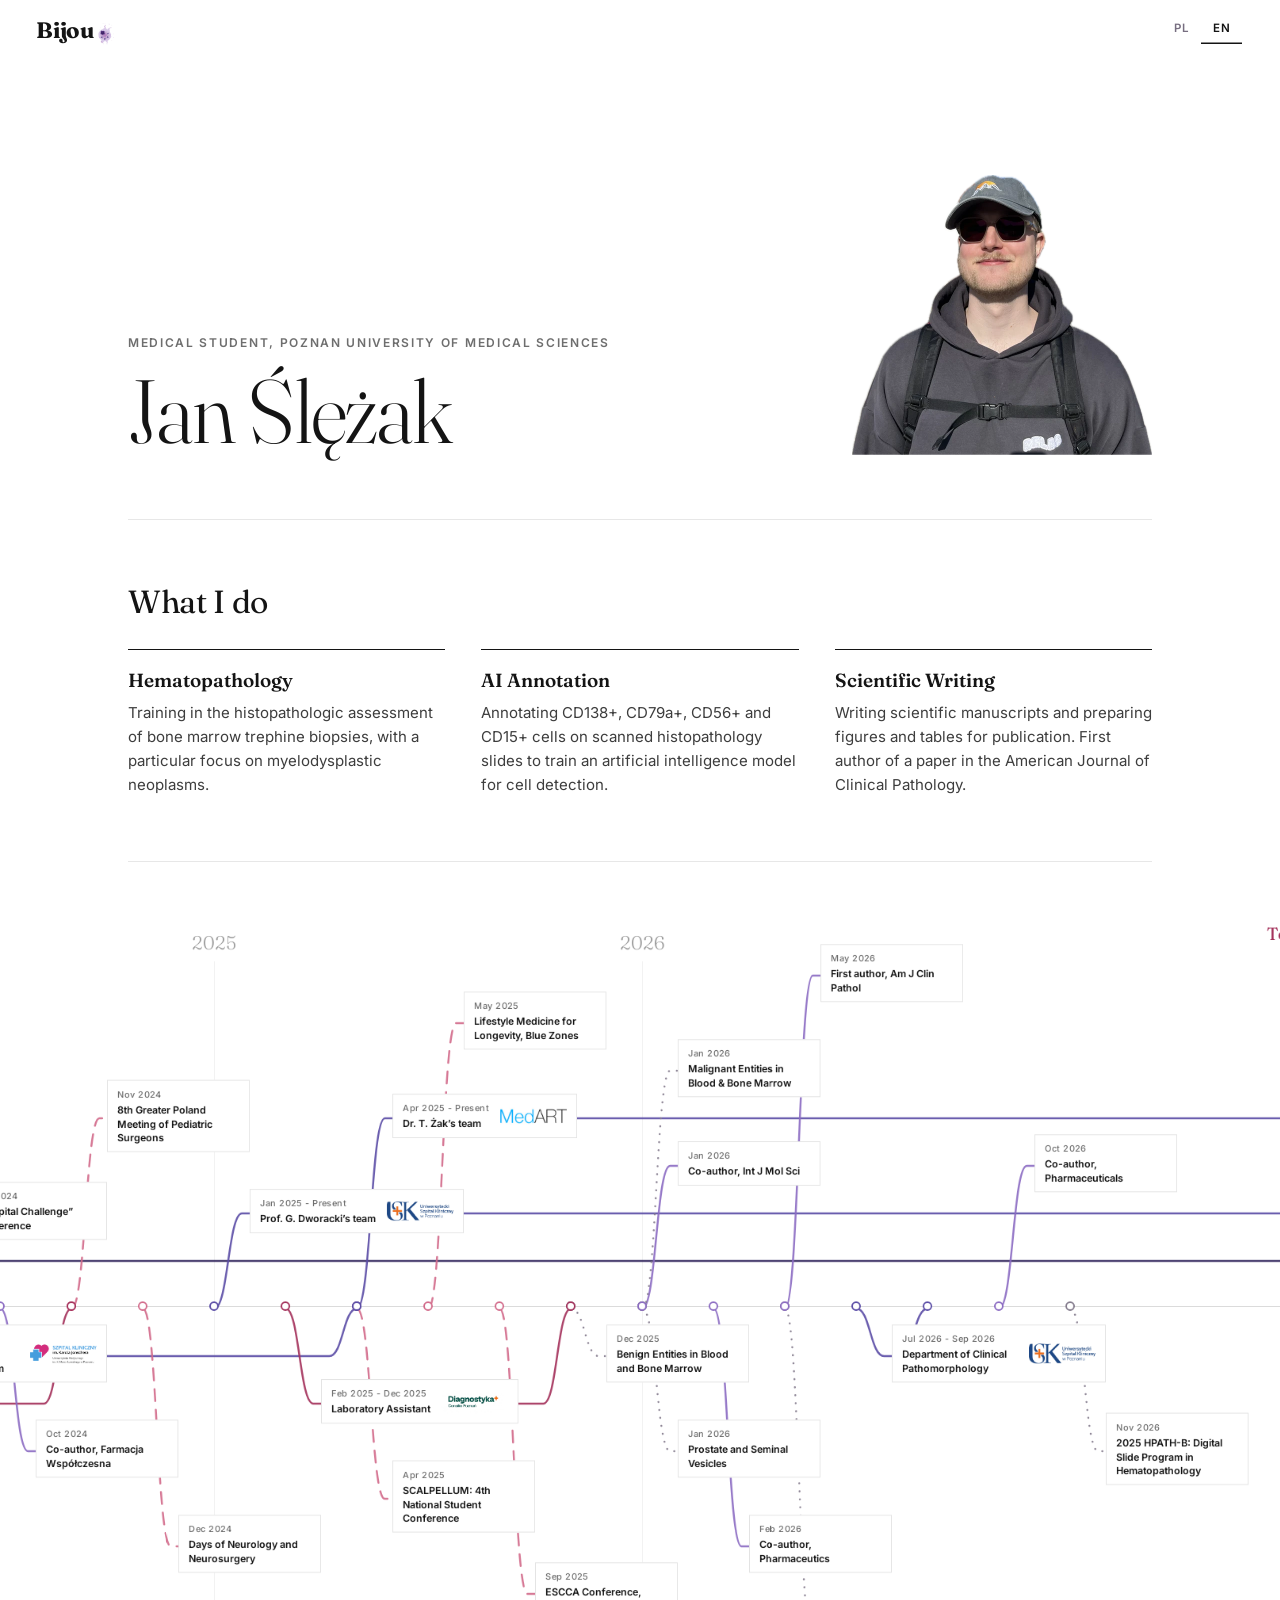
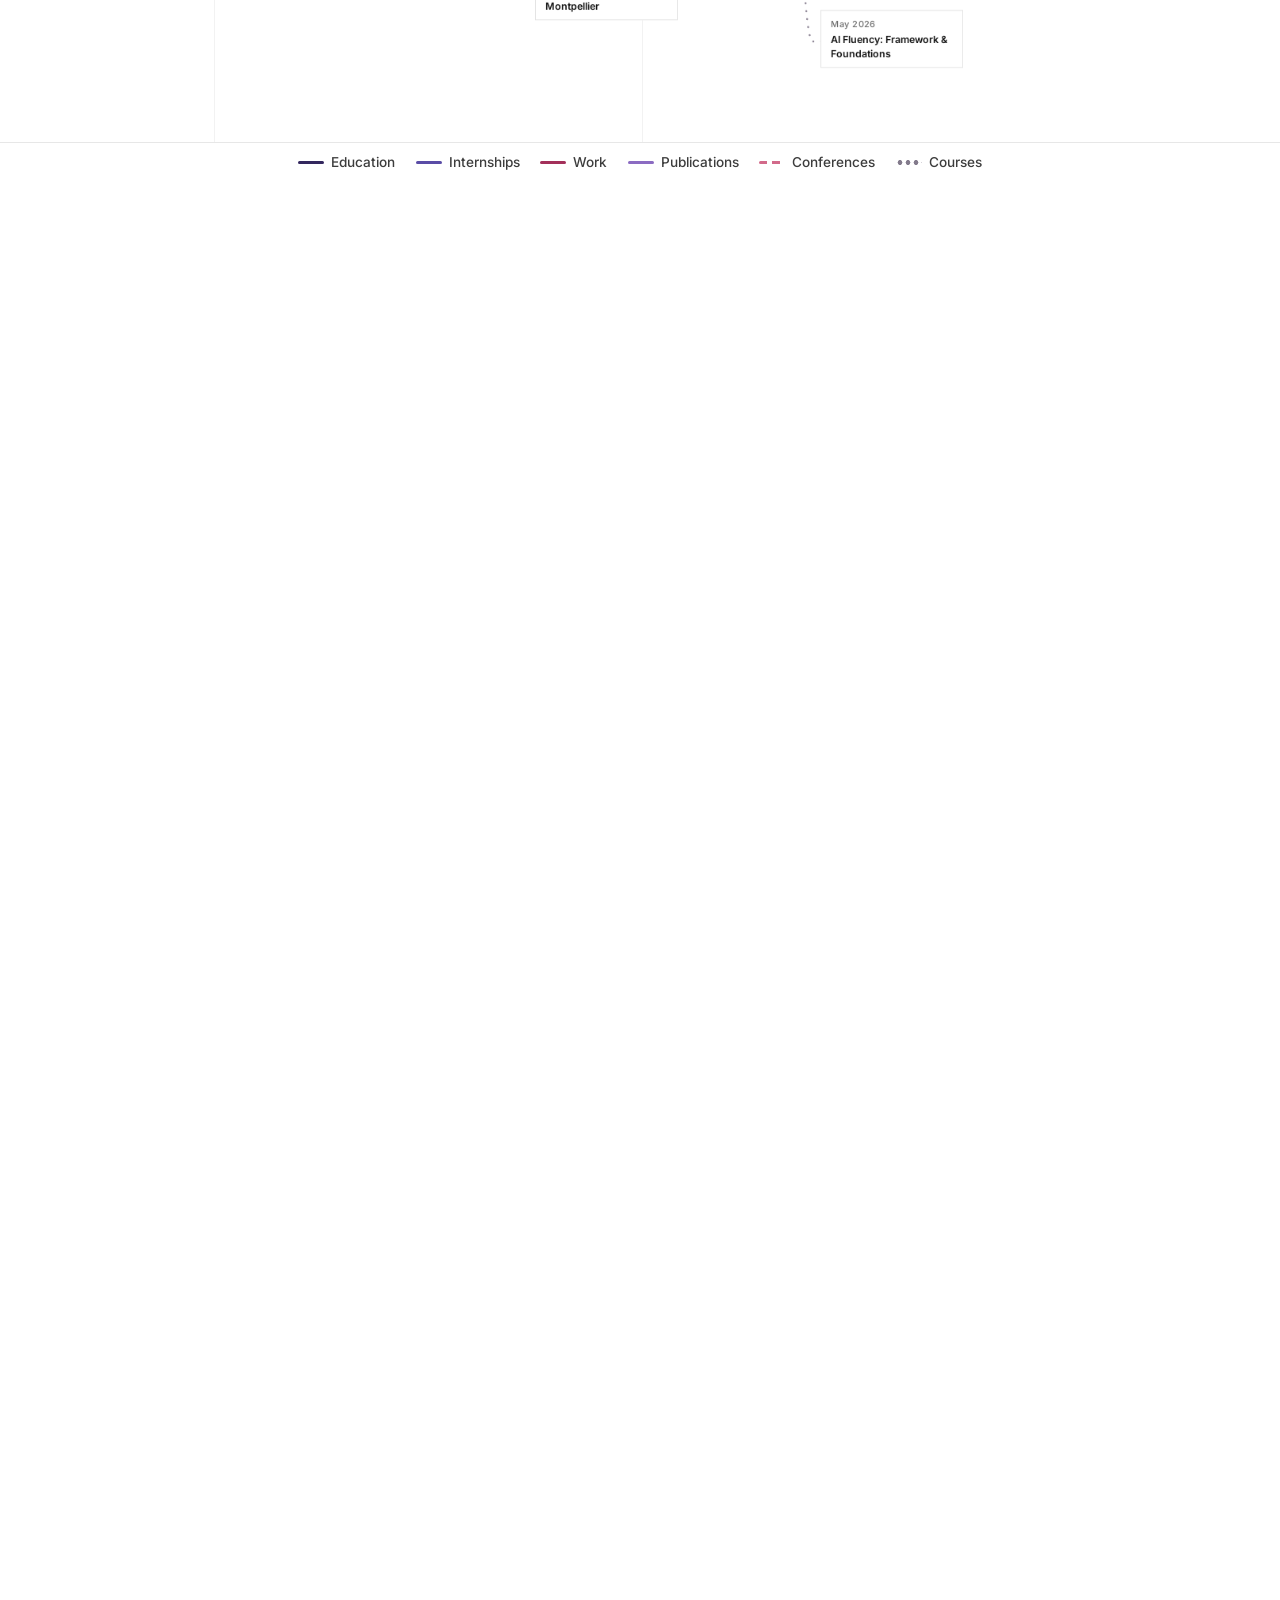
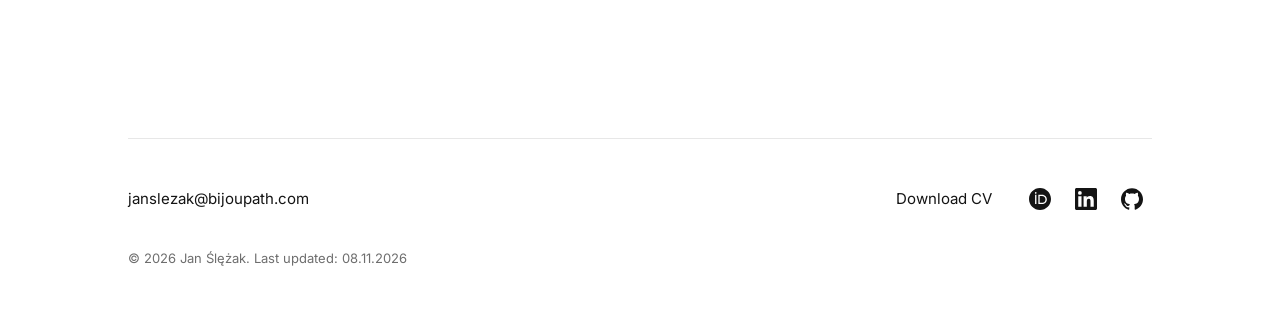
==== commit 2f0bb9a8: "Publikacja 2026-11-08" ====
--- a/en/index.html
+++ b/en/index.html
@@ -1,4 +1,4 @@
-<!DOCTYPE html> <html lang="en"> <head> <script>!function(){if("localhost"!==location.hostname&&"127.0.0.1"!==location.hostname){var a=document.createElement("script");a.async=!0,a.src="https://www.googletagmanager.com/gtag/js?id=G-ZTJBMP95E0",document.head.appendChild(a),window.dataLayer=window.dataLayer||[],window.gtag=t,t("js",new Date),t("config","G-ZTJBMP95E0")}function t(){dataLayer.push(arguments)}}()</script> <meta charset="UTF-8"> <meta name="viewport" content="width=device-width,initial-scale=1"> <title>BijouPath</title> <meta name="description" content="Jan Ślężak, medical student at Poznan University of Medical Sciences. Hematopathology, publications and pathology experience."> <meta name="author" content="Jan Ślężak"> <link rel="canonical" href="https://bijoupath.com/en/"> <link rel="alternate" hreflang="pl" href="https://bijoupath.com/pl/"> <link rel="alternate" hreflang="en" href="https://bijoupath.com/en/"> <link rel="alternate" hreflang="x-default" href="https://bijoupath.com/pl/"> <meta property="og:type" content="website"> <meta property="og:url" content="https://bijoupath.com/en/"> <meta property="og:title" content="Jan Ślężak, BijouPath"> <meta property="og:description" content="Medical student preparing for a career in hematopathology. Publications and experience."> <meta property="og:site_name" content="BijouPath"> <meta property="og:image" content="https://bijoupath.com/img/og-bijoupath-en.jpg?v=6a474b55"> <meta property="og:image:width" content="1200"> <meta property="og:image:height" content="630"> <meta property="og:image:alt" content="Jan Ślężak, BijouPath. Drawing of a normal blood smear."> <meta property="og:locale" content="en_US"> <meta property="og:locale:alternate" content="pl_PL"> <meta name="twitter:card" content="summary_large_image"> <meta name="twitter:title" content="Jan Ślężak, BijouPath"> <meta name="twitter:description" content="Medical student preparing for a career in hematopathology. Publications and experience."> <meta name="twitter:image" content="https://bijoupath.com/img/og-bijoupath-en.jpg?v=6a474b55"> <meta name="theme-color" content="#fcf8f9"> <link rel="icon" type="image/png" sizes="32x32" href="/img/favicon-32.png?v=3be261fe"> <link rel="icon" type="image/png" sizes="512x512" href="/img/favicon.png?v=019d33b0"> <link rel="apple-touch-icon" href="/img/apple-touch-icon.png?v=18fa3a9d"> <script type="application/ld+json"> {
+<!DOCTYPE html> <html lang="en"> <head> <script>!function(){if("localhost"!==location.hostname&&"127.0.0.1"!==location.hostname){var a=document.createElement("script");a.async=!0,a.src="https://www.googletagmanager.com/gtag/js?id=G-ZTJBMP95E0",document.head.appendChild(a),window.dataLayer=window.dataLayer||[],window.gtag=t,t("js",new Date),t("config","G-ZTJBMP95E0")}function t(){dataLayer.push(arguments)}}()</script> <meta charset="UTF-8"> <meta name="viewport" content="width=device-width,initial-scale=1"> <title>BijouPath</title> <meta name="description" content="Jan Ślężak, medical student at Poznan University of Medical Sciences. Hematopathology, publications and pathology experience."> <meta name="author" content="Jan Ślężak"> <link rel="canonical" href="https://bijoupath.com/en/"> <link rel="alternate" hreflang="pl" href="https://bijoupath.com/pl/"> <link rel="alternate" hreflang="en" href="https://bijoupath.com/en/"> <link rel="alternate" hreflang="x-default" href="https://bijoupath.com/pl/"> <meta property="og:type" content="website"> <meta property="og:url" content="https://bijoupath.com/en/"> <meta property="og:title" content="Jan Ślężak, BijouPath"> <meta property="og:description" content="Medical student preparing for a career in hematopathology. Publications and experience."> <meta property="og:site_name" content="BijouPath"> <meta property="og:image" content="https://bijoupath.com/img/og-bijoupath-en.jpg?v=d62e7242"> <meta property="og:image:width" content="1200"> <meta property="og:image:height" content="630"> <meta property="og:image:alt" content="Jan Ślężak, BijouPath. Drawing of a megakaryocyte."> <meta property="og:locale" content="en_US"> <meta property="og:locale:alternate" content="pl_PL"> <meta name="twitter:card" content="summary_large_image"> <meta name="twitter:title" content="Jan Ślężak, BijouPath"> <meta name="twitter:description" content="Medical student preparing for a career in hematopathology. Publications and experience."> <meta name="twitter:image" content="https://bijoupath.com/img/og-bijoupath-en.jpg?v=d62e7242"> <meta name="theme-color" content="#fcf8f9"> <link rel="icon" type="image/png" sizes="32x32" href="/img/favicon-32.png?v=989bc90f"> <link rel="icon" type="image/png" sizes="512x512" href="/img/favicon.png?v=b94de73f"> <link rel="apple-touch-icon" href="/img/apple-touch-icon.png?v=76efbd74"> <script type="application/ld+json"> {
           "@context": "https://schema.org",
           "@type": "Person",
           "name": "Jan Ślężak",
@@ -13,4 +13,4 @@
             "https://www.linkedin.com/in/jan-%C5%9Bl%C4%99%C5%BCak-46602b1b8/",
             "https://github.com/jankazimierzslezak"
           ]
-        } </script> <link rel="stylesheet" href="/css/normalize.css?v=189405ba"> <link rel="stylesheet" href="/css/fonts.css?v=7e4755c7"> <link rel="stylesheet" href="/css/base.css?v=5a0c2e59"> <link rel="stylesheet" href="/css/tokens-bijou.css?v=6df9ab16"> <link rel="stylesheet" href="/css/znak.css?v=b7a69414"> <link rel="stylesheet" href="/css/layout.css?v=1661b6ea"> <link rel="stylesheet" href="/css/home.css?v=9cbbf9e6"> <link rel="stylesheet" href="/css/portfolio.css?v=0a3e92ec"> <link rel="stylesheet" href="/css/ruch.css?v=308a33c5"> <link rel="stylesheet" href="/css/rysunek.css?v=60de599c"> <link rel="preload" as="image" href="/img/janslezak.webp?v=8ce02950" fetchpriority="high"> <script src="/js/vendor/purify.min.js?v=f52734d3" defer="defer"></script> <script src="/js/vendor/lenis.min.js?v=bc893dda" defer="defer"></script> <script src="/js/index.js?v=5347411f" defer="defer"></script> <script src="/js/jezyk.js?v=854307ea" defer="defer"></script> <script src="/js/reveal.js?v=7d27f210" defer="defer"></script> <script src="/js/plynnosc.js?v=431d2719" defer="defer"></script> <script src="/js/portfolio/portfolio-data.js?v=57157ed3" defer="defer"></script> <script src="/js/portfolio/portfolio.js?v=f130e085" defer="defer"></script> <script src="/js/portfolio/rozmaz-atlas.js?v=3c866e50" defer="defer"></script> <script src="/js/portfolio/rozmaz.js?v=c617ecc6" defer="defer"></script> <script>"history"in window&&"scrollRestoration"in history&&(history.scrollRestoration="manual");try{localStorage.setItem("bijou.lang","en")}catch(o){}</script> </head> <body class="tabbed-view"> <svg xmlns="http://www.w3.org/2000/svg" width="0" height="0" aria-hidden="true" focusable="false" class="svg-defs"> <defs> <filter id="olowek-linia" x="-5%" y="-50%" width="110%" height="200%"><feTurbulence type="fractalNoise" baseFrequency="0.04" numOctaves="2" seed="3" result="d"/><feDisplacementMap in="SourceGraphic" in2="d" scale="3" xChannelSelector="R" yChannelSelector="G" result="k"/><feTurbulence type="fractalNoise" baseFrequency="1.1" numOctaves="1" seed="7" result="z"/><feColorMatrix in="z" type="matrix" values="0 0 0 0 0  0 0 0 0 0  0 0 0 0 0  0 0 0 -2.2 2.0" result="m"/><feComposite in="k" in2="m" operator="in"/></filter> <marker id="arrow" viewBox="0 0 10 10" refX="10" refY="5" markerWidth="6" markerHeight="6" orient="auto"> <path d="M 0 0 L 10 5 L 0 10 z" fill="#94a3b8"/> </marker> <marker id="arrow-gross" viewBox="0 0 13 10" refX="9.5" refY="5" markerWidth="7.5" markerHeight="6" orient="auto" overflow="visible"> <path d="M 0 0.5 L 12 5 L 0 9.5 L 2.4 5 Z" fill="#94a3b8"/> </marker> <filter id="shadow" x="-10%" y="-10%" width="120%" height="120%"> <feDropShadow dx="0" dy="2" stdDeviation="3" flood-opacity="0.1"/> </filter> </defs> </svg> <a href="#main-content" class="skip-link">Skip to main content</a> <header> <a href="#portfolio" class="znak" aria-label="BijouPath - home">Bijou</a> <div class="header__toggles"> <div class="lang-seg" role="group" aria-label="Language"> <a class="lang-seg__btn" href="/pl/" hreflang="pl" lang="pl" data-lang="pl" aria-label="PL, Polish">PL</a> <a class="lang-seg__btn" href="/en/" hreflang="en" lang="en" data-lang="en" aria-label="EN, English" aria-current="page">EN</a> </div> </div> </header> <main id="main-content"> <section class="section section--full-width is-active" id="portfolio"> <div class="portfolio-intro"> <h1 class="portfolio-intro__title">Hi, I’m <em>Jan Ślężak</em></h1> <p class="portfolio-intro__badge">Medical Student</p> <img src="/img/janslezak.webp?v=8ce02950" alt="Jan Ślężak" class="portfolio-intro__image" width="280" height="262" fetchpriority="high"> </div> <section class="portfolio-activities"> <h2 class="title portfolio-activities__title">What I do</h2> <div class="body"> <article class="item odslon" style="--i:0"> <h3>Hematopathology</h3> <p>Training in the histopathologic assessment of bone marrow trephine biopsies, with a particular focus on myelodysplastic neoplasms.</p> </article> <article class="item odslon" style="--i:1"> <h3>AI Annotation</h3> <p>Annotating CD138+, CD79a+, CD56+ and CD15+ cells on scanned histopathology slides to train an artificial intelligence model for cell detection.</p> </article> <article class="item odslon" style="--i:2"> <h3>Scientific Writing</h3> <p>Writing scientific manuscripts and preparing figures and tables for publication. First author of a paper in the American Journal of Clinical Pathology.</p> </article> </div> </section> <div class="portfolio-timeline-wrapper" id="tl-track"> <div class="tl-sticky" id="tl-sticky"> <div class="tl-stage" id="tl-stage" role="region" aria-label="Interactive timeline of experience and education"> <div class="subway-container" id="subway-container"> <div class="subway-line"></div> </div> </div> <ul class="tl-legenda" id="tl-legenda" aria-label="Timeline categories"> <li class="tl-legenda__wpis" style="--kol:var(--kat-education)">Education</li> <li class="tl-legenda__wpis" style="--kol:var(--kat-internships)">Internships</li> <li class="tl-legenda__wpis" style="--kol:var(--kat-work)">Work</li> <li class="tl-legenda__wpis" style="--kol:var(--kat-publications)">Publications</li> <li class="tl-legenda__wpis tl-legenda__wpis--przerywana" style="--kol:var(--kat-conferences)">Conferences</li> <li class="tl-legenda__wpis tl-legenda__wpis--kropkowana" style="--kol:var(--kat-courses)">Courses</li> </ul> </div> <dialog id="station-modal" class="modal-overlay" aria-labelledby="modal-title"> <div class="modal-content"> <button type="button" class="close-modal" id="close-modal" aria-label="Close window">&times;</button> <div class="modal-header"> <p class="modal-kategoria" id="modal-kategoria"></p> <span id="modal-date" class="modal-badge"></span> <h2 id="modal-title"></h2> <p id="modal-subtitle"></p> </div> <div class="modal-body"> <div id="modal-desc" class="modal-text"></div> <img id="modal-img" alt="" class="modal-img"> </div> </div> </dialog> </div> </section> </main> <footer class="footer"> <a href="mailto:janslezak@bijoupath.com" class="footer__link">janslezak@bijoupath.com</a> <a href="/Jan_Slezak_CV.pdf" download="Jan_Slezak_CV.pdf" class="footer__link footer__cv">Download CV</a> <ul class="social-list" aria-label="Scientific and professional profiles"> <li class="social-list__item"> <a class="social-list__link" href="https://orcid.org/0009-0006-1777-213X" target="_blank" rel="noopener noreferrer" aria-label="ORCID scientific profile"> <svg class="ikona" viewBox="0 0 24 24" aria-hidden="true" focusable="false"><path d="M12 0C5.372 0 0 5.372 0 12s5.372 12 12 12 12-5.372 12-12S18.628 0 12 0zM7.369 4.378c.525 0 .947.431.947.947s-.422.947-.947.947a.95.95 0 0 1-.947-.947c0-.525.422-.947.947-.947zm-.722 3.038h1.444v10.041H6.647V7.416zm3.562 0h3.9c3.712 0 5.344 2.653 5.344 5.025 0 2.578-2.016 5.025-5.325 5.025h-3.919V7.416zm1.444 1.303v7.444h2.297c3.272 0 4.022-2.484 4.022-3.722 0-2.016-1.284-3.722-4.097-3.722h-2.222z"/></svg> </a> </li> <li class="social-list__item"> <a class="social-list__link" href="https://www.linkedin.com/in/jan-%C5%9Bl%C4%99%C5%BCak-46602b1b8/" target="_blank" rel="noopener noreferrer" aria-label="LinkedIn profile"> <svg class="ikona" viewBox="0 0 24 24" aria-hidden="true" focusable="false"><path d="M20.447 20.452h-3.554v-5.569c0-1.328-.027-3.037-1.852-3.037-1.853 0-2.136 1.445-2.136 2.939v5.667H9.351V9h3.414v1.561h.046c.477-.9 1.637-1.85 3.37-1.85 3.601 0 4.267 2.37 4.267 5.455v6.286zM5.337 7.433a2.062 2.062 0 1 1 0-4.125 2.062 2.062 0 0 1 0 4.125zm1.782 13.019H3.555V9h3.564v11.452zM22.225 0H1.771C.792 0 0 .774 0 1.729v20.542C0 23.227.792 24 1.771 24h20.451C23.2 24 24 23.227 24 22.271V1.729C24 .774 23.2 0 22.222 0h.003z"/></svg> </a> </li> <li class="social-list__item"> <a class="social-list__link" href="https://github.com/jankazimierzslezak" target="_blank" rel="noopener noreferrer" aria-label="GitHub profile"> <svg class="ikona" viewBox="0 0 24 24" aria-hidden="true" focusable="false"><path d="M12 .297c-6.63 0-12 5.373-12 12 0 5.303 3.438 9.8 8.205 11.385.6.113.82-.258.82-.577 0-.285-.01-1.04-.015-2.04-3.338.724-4.042-1.61-4.042-1.61C4.422 18.07 3.633 17.7 3.633 17.7c-1.087-.744.084-.729.084-.729 1.205.084 1.838 1.236 1.838 1.236 1.07 1.835 2.809 1.305 3.495.998.108-.776.417-1.305.76-1.605-2.665-.3-5.466-1.332-5.466-5.93 0-1.31.465-2.38 1.235-3.22-.135-.303-.54-1.523.105-3.176 0 0 1.005-.322 3.3 1.23.96-.267 1.98-.399 3-.405 1.02.006 2.04.138 3 .405 2.28-1.552 3.285-1.23 3.285-1.23.645 1.653.24 2.873.12 3.176.765.84 1.23 1.91 1.23 3.22 0 4.61-2.805 5.625-5.475 5.92.42.36.81 1.096.81 2.22 0 1.606-.015 2.896-.015 3.286 0 .315.21.69.825.57C20.565 22.092 24 17.592 24 12.297c0-6.627-5.373-12-12-12"/></svg> </a> </li> </ul> <div class="footer__meta"> <p class="footer__date">Last updated: 07.11.2026</p> <p class="footer__date">&copy; 2026 Jan Ślężak. All rights reserved.</p> </div> </footer> </body> </html> +        } </script> <link rel="stylesheet" href="/css/normalize.css?v=189405ba"> <link rel="stylesheet" href="/css/fonts.css?v=7e4755c7"> <link rel="stylesheet" href="/css/base.css?v=5a0c2e59"> <link rel="stylesheet" href="/css/tokens-bijou.css?v=6df9ab16"> <link rel="stylesheet" href="/css/znak.css?v=b7a69414"> <link rel="stylesheet" href="/css/layout.css?v=1661b6ea"> <link rel="stylesheet" href="/css/home.css?v=9cbbf9e6"> <link rel="stylesheet" href="/css/portfolio.css?v=daa8d60b"> <link rel="stylesheet" href="/css/ruch.css?v=308a33c5"> <link rel="stylesheet" href="/css/minimal.css?v=7ca1efe4"> <link rel="preload" as="image" href="/img/janslezak.webp?v=8ce02950" fetchpriority="high"> <script src="/js/vendor/purify.min.js?v=f52734d3" defer="defer"></script> <script src="/js/vendor/lenis.min.js?v=bc893dda" defer="defer"></script> <script src="/js/index.js?v=5347411f" defer="defer"></script> <script src="/js/jezyk.js?v=854307ea" defer="defer"></script> <script src="/js/reveal.js?v=7d27f210" defer="defer"></script> <script src="/js/plynnosc.js?v=431d2719" defer="defer"></script> <script src="/js/portfolio/portfolio-data.js?v=6509c555" defer="defer"></script> <script src="/js/portfolio/portfolio.js?v=18a6f9ef" defer="defer"></script> <script>"history"in window&&"scrollRestoration"in history&&(history.scrollRestoration="manual");try{localStorage.setItem("bijou.lang","en")}catch(o){}</script> </head> <body class="tabbed-view"> <svg xmlns="http://www.w3.org/2000/svg" width="0" height="0" aria-hidden="true" focusable="false" class="svg-defs"> <defs> <marker id="arrow" viewBox="0 0 10 10" refX="10" refY="5" markerWidth="6" markerHeight="6" orient="auto"> <path d="M 0 0 L 10 5 L 0 10 z" fill="#94a3b8"/> </marker> <marker id="arrow-gross" viewBox="0 0 13 10" refX="9.5" refY="5" markerWidth="7.5" markerHeight="6" orient="auto" overflow="visible"> <path d="M 0 0.5 L 12 5 L 0 9.5 L 2.4 5 Z" fill="#94a3b8"/> </marker> <filter id="shadow" x="-10%" y="-10%" width="120%" height="120%"> <feDropShadow dx="0" dy="2" stdDeviation="3" flood-opacity="0.1"/> </filter> </defs> </svg> <a href="#main-content" class="skip-link">Skip to main content</a> <header> <a href="#portfolio" class="znak" aria-label="BijouPath - home">Bijou</a> <div class="header__toggles"> <div class="lang-seg" role="group" aria-label="Language"> <a class="lang-seg__btn" href="/pl/" hreflang="pl" lang="pl" data-lang="pl" aria-label="PL, Polish">PL</a> <a class="lang-seg__btn" href="/en/" hreflang="en" lang="en" data-lang="en" aria-label="EN, English" aria-current="page">EN</a> </div> </div> </header> <main id="main-content"> <section class="section section--full-width is-active" id="portfolio"> <div class="przedstawienie"> <div class="przedstawienie__tekst"> <p class="przedstawienie__etykieta">Medical student, Poznan University of Medical Sciences</p> <h1 class="przedstawienie__imie">Jan Ślężak</h1> </div> <img src="/img/janslezak.webp?v=8ce02950" alt="Jan Ślężak" class="przedstawienie__zdjecie" width="300" height="280" fetchpriority="high"> </div> <section class="dzialania" aria-labelledby="dzialania-tytul"> <h2 class="naglowek" id="dzialania-tytul">What I do</h2> <div class="dzialania__lista"> <article class="dzialania__wpis odslon" style="--i:0"> <h3>Hematopathology</h3> <p>Training in the histopathologic assessment of bone marrow trephine biopsies, with a particular focus on myelodysplastic neoplasms.</p> </article> <article class="dzialania__wpis odslon" style="--i:1"> <h3>AI Annotation</h3> <p>Annotating CD138+, CD79a+, CD56+ and CD15+ cells on scanned histopathology slides to train an artificial intelligence model for cell detection.</p> </article> <article class="dzialania__wpis odslon" style="--i:2"> <h3>Scientific Writing</h3> <p>Writing scientific manuscripts and preparing figures and tables for publication. First author of a paper in the American Journal of Clinical Pathology.</p> </article> </div> </section> <div class="portfolio-timeline-wrapper" id="tl-track"> <div class="tl-sticky" id="tl-sticky"> <div class="tl-stage" id="tl-stage" role="region" aria-label="Interactive timeline of experience and education"> <div class="subway-container" id="subway-container"> <div class="subway-line"></div> </div> </div> <ul class="tl-legenda" id="tl-legenda" aria-label="Timeline categories"> <li class="tl-legenda__wpis" style="--kol:var(--kat-education)">Education</li> <li class="tl-legenda__wpis" style="--kol:var(--kat-internships)">Internships</li> <li class="tl-legenda__wpis" style="--kol:var(--kat-work)">Work</li> <li class="tl-legenda__wpis" style="--kol:var(--kat-publications)">Publications</li> <li class="tl-legenda__wpis tl-legenda__wpis--przerywana" style="--kol:var(--kat-conferences)">Conferences</li> <li class="tl-legenda__wpis tl-legenda__wpis--kropkowana" style="--kol:var(--kat-courses)">Courses</li> </ul> </div> <dialog id="station-modal" class="modal-overlay" aria-labelledby="modal-title"> <div class="modal-content"> <button type="button" class="close-modal" id="close-modal" aria-label="Close window"></button> <div class="modal-header"> <p class="modal-kategoria" id="modal-kategoria"></p> <span id="modal-date" class="modal-badge"></span> <h2 id="modal-title"></h2> <p id="modal-subtitle"></p> </div> <div class="modal-body"> <div id="modal-desc" class="modal-text"></div> <img id="modal-img" alt="" class="modal-img"> </div> </div> </dialog> </div> </section> </main> <footer class="footer"> <div class="footer__wiersz"> <a href="mailto:janslezak@bijoupath.com" class="footer__link">janslezak@bijoupath.com</a> <div class="footer__prawa"> <a href="/Jan_Slezak_CV.pdf" download="Jan_Slezak_CV.pdf" class="footer__link footer__cv">Download CV</a> <ul class="social-list" aria-label="Scientific and professional profiles"> <li class="social-list__item"> <a class="social-list__link" href="https://orcid.org/0009-0006-1777-213X" target="_blank" rel="noopener noreferrer" aria-label="ORCID scientific profile"> <svg class="ikona" viewBox="0 0 24 24" aria-hidden="true" focusable="false"><path d="M12 0C5.372 0 0 5.372 0 12s5.372 12 12 12 12-5.372 12-12S18.628 0 12 0zM7.369 4.378c.525 0 .947.431.947.947s-.422.947-.947.947a.95.95 0 0 1-.947-.947c0-.525.422-.947.947-.947zm-.722 3.038h1.444v10.041H6.647V7.416zm3.562 0h3.9c3.712 0 5.344 2.653 5.344 5.025 0 2.578-2.016 5.025-5.325 5.025h-3.919V7.416zm1.444 1.303v7.444h2.297c3.272 0 4.022-2.484 4.022-3.722 0-2.016-1.284-3.722-4.097-3.722h-2.222z"/></svg> </a> </li> <li class="social-list__item"> <a class="social-list__link" href="https://www.linkedin.com/in/jan-%C5%9Bl%C4%99%C5%BCak-46602b1b8/" target="_blank" rel="noopener noreferrer" aria-label="LinkedIn profile"> <svg class="ikona" viewBox="0 0 24 24" aria-hidden="true" focusable="false"><path d="M20.447 20.452h-3.554v-5.569c0-1.328-.027-3.037-1.852-3.037-1.853 0-2.136 1.445-2.136 2.939v5.667H9.351V9h3.414v1.561h.046c.477-.9 1.637-1.85 3.37-1.85 3.601 0 4.267 2.37 4.267 5.455v6.286zM5.337 7.433a2.062 2.062 0 1 1 0-4.125 2.062 2.062 0 0 1 0 4.125zm1.782 13.019H3.555V9h3.564v11.452zM22.225 0H1.771C.792 0 0 .774 0 1.729v20.542C0 23.227.792 24 1.771 24h20.451C23.2 24 24 23.227 24 22.271V1.729C24 .774 23.2 0 22.222 0h.003z"/></svg> </a> </li> <li class="social-list__item"> <a class="social-list__link" href="https://github.com/jankazimierzslezak" target="_blank" rel="noopener noreferrer" aria-label="GitHub profile"> <svg class="ikona" viewBox="0 0 24 24" aria-hidden="true" focusable="false"><path d="M12 .297c-6.63 0-12 5.373-12 12 0 5.303 3.438 9.8 8.205 11.385.6.113.82-.258.82-.577 0-.285-.01-1.04-.015-2.04-3.338.724-4.042-1.61-4.042-1.61C4.422 18.07 3.633 17.7 3.633 17.7c-1.087-.744.084-.729.084-.729 1.205.084 1.838 1.236 1.838 1.236 1.07 1.835 2.809 1.305 3.495.998.108-.776.417-1.305.76-1.605-2.665-.3-5.466-1.332-5.466-5.93 0-1.31.465-2.38 1.235-3.22-.135-.303-.54-1.523.105-3.176 0 0 1.005-.322 3.3 1.23.96-.267 1.98-.399 3-.405 1.02.006 2.04.138 3 .405 2.28-1.552 3.285-1.23 3.285-1.23.645 1.653.24 2.873.12 3.176.765.84 1.23 1.91 1.23 3.22 0 4.61-2.805 5.625-5.475 5.92.42.36.81 1.096.81 2.22 0 1.606-.015 2.896-.015 3.286 0 .315.21.69.825.57C20.565 22.092 24 17.592 24 12.297c0-6.627-5.373-12-12-12"/></svg> </a> </li> </ul> </div> </div> <p class="footer__date">&copy; 2026 Jan Ślężak. Last updated: 08.11.2026</p> </footer> </body> </html> 
--- a/css/portfolio.css
+++ b/css/portfolio.css
@@ -1 +1 @@
-.portfolio-intro{max-width:1000px;margin:0 auto 4rem;padding:0 2rem}.portfolio-intro__title{margin:.35em 0 .6em;font-family:var(--ff-display);font-weight:var(--fw-light);font-size:var(--fs-h1);line-height:var(--lh-display);letter-spacing:var(--ls-display);color:var(--clr-dark);text-wrap:balance}.portfolio-intro__title em{display:block;font-style:italic;font-weight:var(--fw-med);color:var(--clr-eosin)}.portfolio-intro__badge{display:inline-block;margin:0;padding:.35em 1.2em;background:var(--clr-eosin);color:var(--clr-on-color);border-radius:6px;font-family:var(--ff-secondary);font-weight:500;letter-spacing:.5px;box-shadow:0 4px 10px rgba(var(--clr-eosin-rgb),.25)}.portfolio-intro__image{max-width:100%;height:auto;border-radius:0;filter:drop-shadow(0 8px 20px rgba(var(--clr-dark-rgb), .28));display:block;margin-top:4rem}@media (min-width:600px){.portfolio-intro{display:grid;align-items:center;width:fit-content;column-gap:3em;grid-template-columns:minmax(0,1fr) 280px;grid-template-areas:"title img" "badge img"}.portfolio-intro__title{grid-area:title}.portfolio-intro__image{grid-area:img;width:280px;min-width:280px;position:relative;z-index:2;margin-top:0}.portfolio-intro__badge{grid-area:badge;grid-column:1/-1;grid-row:2;align-self:start;text-align:left;position:relative;z-index:1;width:calc(100% + 20px);max-width:none}}.portfolio-activities{width:100%;padding:2.5em 2em 4em;margin-bottom:0;background-size:cover;background-position:center;position:relative;color:#fff;text-align:center}.portfolio-activities::before{content:'';position:absolute;inset:0;background:rgba(61,49,74,.72)}.portfolio-activities>*{position:relative;z-index:1}.portfolio-activities .title{color:#fff;font-size:clamp(2.1rem, 4vw, 3.4rem)}.portfolio-activities .title::after{margin:.35em auto .75em;background:var(--clr-eosin);opacity:.9}.portfolio-activities .body{margin:1.5em auto 0;display:grid;grid-template-columns:1fr;gap:2rem;padding:0 1.5rem;max-width:500px}.portfolio-activities .item{background:rgba(255,255,255,.06);padding:1.5rem;border-radius:12px;backdrop-filter:blur(4px);margin:0;display:flex;flex-direction:column}.portfolio-activities .item h3{display:flex;align-items:center;justify-content:center;line-height:1.2;min-height:2.2em;margin-bottom:.5em;text-align:center;color:#fff}.portfolio-activities .item p{margin-top:0;color:rgba(255,255,255,.9)}@media (min-width:800px){.portfolio-activities .body{grid-template-columns:repeat(3,1fr);max-width:1200px;padding:0 2rem}}.portfolio-timeline-wrapper{position:relative;width:100%}.tl-sticky{width:100%}.tl-active .tl-sticky{position:sticky;top:0;height:100vh;height:100dvh;overflow:hidden}.tl-stage{width:100%;overflow-x:auto;overflow-y:hidden;scrollbar-width:none;-webkit-overflow-scrolling:touch;cursor:grab;user-select:none;-webkit-user-select:none}.tl-stage:active{cursor:grabbing}.tl-stage::-webkit-scrollbar{display:none}.tl-active .tl-stage{position:absolute;top:0;left:0;width:max-content;overflow:visible;cursor:default;transform-origin:0 0;will-change:transform}.subway-container{position:relative;height:960px;margin:0;transition:min-width .3s}.subway-line{position:absolute;left:0;right:0;height:6px;border-radius:4px;opacity:.8;top:480px;background-color:rgba(var(--clr-dark-rgb),.2)}#subway-svg{position:absolute;top:0;left:0;height:100%;pointer-events:none;z-index:5}.station-segment-path{fill:none;stroke-width:6px;stroke-linecap:round;stroke-linejoin:round;opacity:.7;transition:opacity .2s ease,filter .2s ease,stroke-width .2s ease}.station-segment-path.is-active{opacity:1;stroke-width:8px;filter:drop-shadow(0 2px 6px currentColor) brightness(1.1)}.station-wrapper{position:absolute;width:0;height:0;z-index:10}.station-wrapper:hover{z-index:20}.station-wrapper:focus-visible{outline:0;z-index:30}.station-dot{position:absolute;width:22px;height:22px;border-radius:50%;background-color:var(--clr-surface,#fff);border:4px solid;top:0;left:0;transform:translate(-50%,-50%);transition:all .2s ease;box-shadow:0 2px 5px rgba(0,0,0,.15);cursor:pointer}.station-wrapper:focus-visible .station-dot,.station-wrapper:hover .station-dot{transform:translate(-50%,-50%) scale(1.2);box-shadow:0 0 0 4px rgba(255,255,255,.8),0 0 15px rgba(0,0,0,.3)}.station-label{position:absolute;width:180px;white-space:normal;font-size:.8rem;line-height:1.4;font-weight:600;color:var(--clr-dark);text-align:left;transform:translate(0,-50%);transition:transform .2s ease,box-shadow .2s ease;background:rgb(var(--clr-surface-rgb));padding:8px 12px;border-radius:8px;box-shadow:var(--bs-sm);cursor:pointer}.station-wrapper:focus-visible .station-label,.station-wrapper:hover .station-label{color:var(--clr-dark);box-shadow:var(--bs);transform:translate(0,-50%) scale(1.05)}.station-date-badge{display:inline-block;background:var(--clr-tint);border:1px solid var(--clr-border);border-radius:4px;padding:2px 6px;margin-bottom:4px;font-size:.7rem;font-weight:700;color:var(--clr-muted)}.station-title-text{color:var(--clr-dark)}.modal-overlay{border:none;padding:0;background:0 0;max-width:600px;width:90%;margin:auto;overflow:visible}.modal-overlay::backdrop{background:rgba(0,0,0,.6);backdrop-filter:blur(3px)}.modal-content{background:var(--clr-surface,#fff);width:100%;max-height:90vh;overflow-y:auto;border-radius:var(--border-radius-card,12px);padding:2rem;position:relative;box-shadow:var(--bs-lg);animation:modalFadeIn .3s ease-out;scroll-behavior:smooth}@keyframes modalFadeIn{from{opacity:0;transform:translateY(20px)}to{opacity:1;transform:translateY(0)}}.close-modal{position:absolute;top:15px;right:20px;font-size:2rem;cursor:pointer;color:var(--clr-muted);transition:color .2s;background:0 0;border:none;padding:0;line-height:1}.close-modal:hover{color:var(--clr-eosin)}.close-modal:focus-visible{outline:2px solid var(--clr-accent);outline-offset:4px;border-radius:4px}.modal-badge{display:inline-block;background:var(--clr-accent);color:var(--clr-on-color,#fff);padding:4px 10px;border-radius:20px;font-size:.8rem;font-weight:700;margin-bottom:.5rem}.modal-content .modal-header h2,.modal-content .modal-header h3{font-size:1.3rem;margin-top:1rem;margin-bottom:.5rem;line-height:1.2}.modal-header h3{color:var(--clr-muted);font-weight:400}#modal-subtitle{font-size:1rem;margin-bottom:1.5rem}.modal-text p{margin-bottom:.75rem;line-height:1.5}.modal-text ul{padding-left:20px}.modal-text li{margin-bottom:8px}.modal-img{display:none;max-width:100%;border-radius:8px;margin-top:1rem}.year-line{position:absolute;--yl-overdraw:800px;top:calc(-1 * var(--yl-overdraw));bottom:calc(-1 * var(--yl-overdraw));width:2px;background-color:rgba(var(--clr-dark-rgb),.05);z-index:1;border-left:1px dashed rgba(var(--clr-dark-rgb),.1)}@media (pointer:coarse){.year-line{--yl-overdraw:400px}}.year-line--today{background-color:var(--clr-eosin);width:3px;opacity:.3;z-index:3;border-left:none}.year-label{position:absolute;top:50px;transform:translateX(-50%);color:rgba(var(--clr-dark-rgb),.4);font-weight:700;font-size:1.2rem;z-index:2;background:var(--clr-light);padding:2px 8px;border-radius:4px}.year-label--today{background-color:var(--clr-eosin);color:var(--clr-on-color,#fff);opacity:1;z-index:4;transform:translateX(-50%) translateY(-10px);box-shadow:var(--bs-sm)}#portfolio{padding-bottom:0;margin-bottom:0}+.portfolio-timeline-wrapper{position:relative;width:100%}.tl-sticky{width:100%}.tl-active .tl-sticky{position:sticky;top:0;height:100vh;height:100dvh;overflow:hidden}.tl-stage{width:100%;overflow-x:auto;overflow-y:hidden;scrollbar-width:none;-webkit-overflow-scrolling:touch;cursor:grab;user-select:none;-webkit-user-select:none}.tl-stage:active{cursor:grabbing}.tl-stage::-webkit-scrollbar{display:none}.tl-active .tl-stage{position:absolute;top:0;left:0;width:max-content;overflow:visible;cursor:default;transform-origin:0 0;will-change:transform}.subway-container{position:relative;height:960px;margin:0;transition:min-width .3s}.subway-line{position:absolute;left:0;right:0;height:6px;border-radius:4px;opacity:.8;top:480px;background-color:rgba(var(--clr-dark-rgb),.2)}#subway-svg{position:absolute;top:0;left:0;height:100%;pointer-events:none;z-index:5}.station-segment-path{fill:none;stroke-width:6px;stroke-linecap:round;stroke-linejoin:round;opacity:.7;transition:opacity .2s ease,filter .2s ease,stroke-width .2s ease}.station-segment-path.is-active{opacity:1;stroke-width:8px;filter:drop-shadow(0 2px 6px currentColor) brightness(1.1)}.station-wrapper{position:absolute;width:0;height:0;z-index:10}.station-wrapper:hover{z-index:20}.station-wrapper:focus-visible{outline:0;z-index:30}.station-dot{position:absolute;width:22px;height:22px;border-radius:50%;background-color:var(--clr-surface,#fff);border:4px solid;top:0;left:0;transform:translate(-50%,-50%);transition:all .2s ease;box-shadow:0 2px 5px rgba(0,0,0,.15);cursor:pointer}.station-wrapper:focus-visible .station-dot,.station-wrapper:hover .station-dot{transform:translate(-50%,-50%) scale(1.2);box-shadow:0 0 0 4px rgba(255,255,255,.8),0 0 15px rgba(0,0,0,.3)}.station-label{position:absolute;width:180px;white-space:normal;font-size:.8rem;line-height:1.4;font-weight:600;color:var(--clr-dark);text-align:left;transform:translate(0,-50%);transition:transform .2s ease,box-shadow .2s ease;background:rgb(var(--clr-surface-rgb));padding:8px 12px;border-radius:8px;box-shadow:var(--bs-sm);cursor:pointer}.station-wrapper:focus-visible .station-label,.station-wrapper:hover .station-label{color:var(--clr-dark);box-shadow:var(--bs);transform:translate(0,-50%) scale(1.05)}.station-date-badge{display:inline-block;background:var(--clr-tint);border:1px solid var(--clr-border);border-radius:4px;padding:2px 6px;margin-bottom:4px;font-size:.7rem;font-weight:700;color:var(--clr-muted)}.station-title-text{color:var(--clr-dark)}.modal-overlay{border:none;padding:0;background:0 0;max-width:600px;width:90%;margin:auto;overflow:visible}.modal-overlay::backdrop{background:rgba(0,0,0,.6);backdrop-filter:blur(3px)}.modal-content{background:var(--clr-surface,#fff);width:100%;max-height:90vh;overflow-y:auto;border-radius:var(--border-radius-card,12px);padding:2rem;position:relative;box-shadow:var(--bs-lg);animation:modalFadeIn .3s ease-out;scroll-behavior:smooth}@keyframes modalFadeIn{from{opacity:0;transform:translateY(20px)}to{opacity:1;transform:translateY(0)}}.close-modal{position:absolute;top:15px;right:20px;font-size:2rem;cursor:pointer;color:var(--clr-muted);transition:color .2s;background:0 0;border:none;padding:0;line-height:1}.close-modal:hover{color:var(--clr-eosin)}.close-modal:focus-visible{outline:2px solid var(--clr-accent);outline-offset:4px;border-radius:4px}.modal-badge{display:inline-block;background:var(--clr-accent);color:var(--clr-on-color,#fff);padding:4px 10px;border-radius:20px;font-size:.8rem;font-weight:700;margin-bottom:.5rem}.modal-content .modal-header h2,.modal-content .modal-header h3{font-size:1.3rem;margin-top:1rem;margin-bottom:.5rem;line-height:1.2}.modal-header h3{color:var(--clr-muted);font-weight:400}#modal-subtitle{font-size:1rem;margin-bottom:1.5rem}.modal-text p{margin-bottom:.75rem;line-height:1.5}.modal-text ul{padding-left:20px}.modal-text li{margin-bottom:8px}.modal-img{display:none;max-width:100%;border-radius:8px;margin-top:1rem}.year-line{position:absolute;--yl-overdraw:800px;top:calc(-1 * var(--yl-overdraw));bottom:calc(-1 * var(--yl-overdraw));width:2px;background-color:rgba(var(--clr-dark-rgb),.05);z-index:1;border-left:1px dashed rgba(var(--clr-dark-rgb),.1)}@media (pointer:coarse){.year-line{--yl-overdraw:400px}}.year-line--today{background-color:var(--clr-eosin);width:3px;opacity:.3;z-index:3;border-left:none}.year-label{position:absolute;top:50px;transform:translateX(-50%);color:rgba(var(--clr-dark-rgb),.4);font-weight:700;font-size:1.2rem;z-index:2;background:var(--clr-light);padding:2px 8px;border-radius:4px}.year-label--today{background-color:var(--clr-eosin);color:var(--clr-on-color,#fff);opacity:1;z-index:4;transform:translateX(-50%) translateY(-10px);box-shadow:var(--bs-sm)}#portfolio{padding-bottom:0;margin-bottom:0}
--- a/css/minimal.css
+++ b/css/minimal.css
@@ -0,0 +1 @@
+:root{--kat-education:#33275e;--kat-internships:#5a4ca6;--kat-work:#a3305a;--kat-publications:#8b6bc2;--kat-conferences:#d26a8a;--kat-courses:#837b8c;--tusz:#141414;--szary:#6e6e6e;--tekst:#3d3d3d;--linia:#e7e7e7;--eozyna:#a3305a;--clr-light:#ffffff;--clr-light-rgb:255,255,255;--kolumna:min(1024px, 100% - 56px)}body{background:#fff;color:var(--tusz)}header{background:#fff;backdrop-filter:none;-webkit-backdrop-filter:none;border-bottom:1px solid transparent}header.przewinieta{border-bottom-color:var(--linia)}.znak{color:var(--tusz);font-weight:700}.znak::after{content:"";display:inline-block;width:1em;height:1em;margin-left:.02em;background:url("../img/mk-kropka.webp?v=d8ae3b5d") center/contain no-repeat;transform:translateY(.3em)}.lang-seg{background:0 0;border:0;padding:2px}.lang-seg__btn{border-radius:0;background:0 0}.lang-seg__btn[aria-current=page]{background:0 0;color:var(--tusz);box-shadow:inset 0 -1.5px 0 var(--tusz)}.nav__link{position:relative}.nav__link.is-active,.nav__link:hover{color:var(--tusz);box-shadow:inset 0 -1.5px 0 currentColor}.nav__dropdown-content{background:#fff;border:1px solid var(--linia);border-radius:0;box-shadow:0 12px 24px -18px rgba(0,0,0,.35)}.nav__sub-link{border-radius:0}.nav__sub-link.is-active,.nav__sub-link:hover{background:0 0;color:var(--tusz);text-decoration:underline 1.5px;text-underline-offset:4px}.przedstawienie{width:var(--kolumna);margin:0 auto;padding:72px 0 64px;display:grid;grid-template-columns:1fr 300px;gap:48px;align-items:end;border-bottom:1px solid var(--linia)}.przedstawienie__etykieta{margin:0;font-size:12px;font-weight:600;letter-spacing:.14em;text-transform:uppercase;line-height:1.5;color:var(--szary)}.przedstawienie__imie{margin:14px 0 0;font-family:var(--ff-display);font-weight:300;font-size:clamp(48px, 7vw, 92px);line-height:1;letter-spacing:-.025em;color:var(--tusz)}.przedstawienie__zdjecie{display:block;width:300px;height:auto}.naglowek{margin:0 0 28px;font-family:var(--ff-display);font-weight:400;font-size:32px;line-height:1.15;letter-spacing:-.01em;color:var(--tusz);text-align:left}.naglowek::after{content:none}.dzialania{width:var(--kolumna);margin:0 auto;padding:64px 0;border-bottom:1px solid var(--linia)}.dzialania__lista{display:grid;grid-template-columns:repeat(3,1fr);gap:36px}.dzialania__wpis{border-top:1px solid var(--tusz);padding-top:18px}.dzialania__wpis h3{margin:0 0 8px;font-family:var(--ff-display);font-weight:600;font-size:19px;line-height:1.3;color:var(--tusz)}.dzialania__wpis p{margin:0;font-size:15px;line-height:1.6;color:var(--tekst)}.portfolio-timeline-wrapper{margin-top:24px}.portfolio-timeline-wrapper{background:#fff}.subway-line{background-color:#d9d9d9;height:1px;border-radius:0;opacity:1}.station-segment-path{filter:none;opacity:.9;stroke-width:2.5px;transition:opacity .2s ease,stroke-width .2s ease}.station-segment-path.is-active{filter:none;opacity:1;stroke-width:4px}#subway-svg:has(.is-active) .station-segment-path:not(.is-active){opacity:.25}.station-label{background:#fff;border:1px solid #e3e3e3;border-radius:0;box-shadow:none;font-family:var(--ff-secondary);font-weight:600;font-size:12.5px;line-height:1.4;color:var(--tusz)}.station-wrapper:focus-visible .station-label,.station-wrapper:hover .station-label{transform:translate(0,-50%);box-shadow:0 8px 16px -12px rgba(0,0,0,.35);border-color:color-mix(in srgb,var(--cat-color,var(--tusz)) 60%,transparent)}.station-wrapper:focus-visible .station-label{outline:2px solid var(--eozyna);outline-offset:3px}.station-date-badge{display:inline-block;margin-bottom:3px;padding:0;border:0;background:0 0;font-family:var(--ff-secondary);font-size:11px;font-weight:500;letter-spacing:.04em;color:var(--szary)}.station-title-text{color:var(--tusz)}.station-label--logo{width:max-content;max-width:270px;display:grid;grid-template-columns:auto 84px;column-gap:14px;align-items:center}.et-logo{display:block;width:84px;height:32px;object-fit:contain;object-position:left center}.station-dot{width:12px;height:12px;border:2px solid var(--kol,var(--tusz));background:#fff;box-shadow:none;filter:none}.station-wrapper:focus-visible .station-dot,.station-wrapper:hover .station-dot{transform:translate(-50%,-50%) scale(1.15);border-width:3px;box-shadow:none}.year-label{top:var(--rok-y,50px);background:#fff;padding:2px 10px;border-radius:0;box-shadow:none;font-family:var(--ff-display);font-weight:300;font-size:24px;color:#9a9a9a}.year-label--today{background:#fff;color:var(--eozyna);font-weight:400;font-size:22px;box-shadow:none}.year-line{top:calc(var(--rok-y,50px) + 40px);width:1px;border-left:0;background-color:#efefef}.year-line--today{top:calc(var(--rok-y,50px) + 34px);width:1px;opacity:.35;background-color:var(--eozyna)}.tl-legenda{list-style:none;margin:0 auto;padding:.5rem 1rem;display:flex;flex-wrap:wrap;justify-content:center;gap:.35rem 1.3rem;font-size:.85rem;font-weight:500;color:var(--tekst)}.tl-legenda__wpis{display:inline-flex;align-items:center;gap:.5em}.tl-legenda__wpis::before{content:"";width:26px;height:3px;border-radius:2px;background:var(--kol)}.tl-legenda__wpis--przerywana::before{background:repeating-linear-gradient(90deg,var(--kol) 0 8px,transparent 8px 13px)}.tl-legenda__wpis--kropkowana::before{height:5px;background:radial-gradient(circle,var(--kol) 2.3px,transparent 2.6px) 0 50%/8px 5px repeat-x}.tl-active .tl-legenda{position:absolute;z-index:40;left:0;right:0;bottom:0;width:100%;box-sizing:border-box;padding:.55rem 1rem .7rem;background:#fff;border-top:1px solid var(--linia);pointer-events:none}@media (max-width:599px){.tl-legenda{font-size:.72rem;gap:.1rem .8rem;line-height:1.35}.tl-active .tl-legenda{padding:.35rem .75rem .45rem}.tl-legenda__wpis::before{width:18px}}.modal-content{background:#fff;border:1px solid #e3e3e3;border-radius:0;animation:none;box-shadow:0 20px 40px -24px rgba(0,0,0,.35)}.modal-kategoria{margin:0 0 .15rem;font-size:.78rem;font-weight:600;letter-spacing:.06em;text-transform:uppercase;color:var(--szary)}.modal-kategoria:empty{display:none}.modal-badge{display:inline-block;margin:0;padding:0;border-radius:0;background:0 0;font-family:var(--ff-secondary);font-size:.9rem;font-weight:500;letter-spacing:.02em;color:var(--szary)}.modal-content .modal-header h2{font-family:var(--ff-display);font-weight:600;color:var(--tusz)}#modal-subtitle{color:var(--tekst);font-weight:400;line-height:1.45;margin-top:.2rem}.modal-text a{color:var(--eozyna);text-decoration:underline 1px;text-underline-offset:3px;overflow-wrap:anywhere}.modal-text a:hover{color:var(--tusz)}.modal-text .modal-praca{font-family:var(--ff-display);font-weight:500;font-size:1.08rem;line-height:1.4;color:var(--tusz)}.close-modal{width:24px;height:24px;top:20px;right:22px;padding:0;font-size:0;background:0 0;border:0;-webkit-mask:none;mask:none;opacity:1}.close-modal::after,.close-modal::before{content:"";position:absolute;left:50%;top:50%;width:20px;height:1.5px;background:var(--tusz);transform:translate(-50%,-50%) rotate(45deg)}.close-modal::after{transform:translate(-50%,-50%) rotate(-45deg)}.close-modal:hover::after,.close-modal:hover::before{background:var(--eozyna)}.footer{width:var(--kolumna);margin:0 auto;padding:40px 0 56px;display:block;text-align:left;background:0 0;color:var(--tusz);font-size:15px;border-top:1px solid var(--linia)}.footer__wiersz{display:flex;justify-content:space-between;align-items:center;flex-wrap:wrap;gap:18px 28px}.footer__prawa{display:flex;align-items:center;flex-wrap:wrap;gap:18px 28px}.footer__link{font-weight:400;color:var(--tusz);text-decoration:underline 1px;text-underline-offset:4px}.footer__link:hover{color:var(--eozyna)}.social-list{display:flex;gap:6px;margin:0;padding:0;list-style:none;max-width:none}.social-list__item{margin:0}.social-list__link{display:inline-flex;align-items:center;justify-content:center;min-width:40px;min-height:40px;padding:0;color:var(--tusz)}.social-list__link:hover{color:var(--eozyna);transform:none}.ikona{width:22px;height:22px;fill:currentColor}.footer__date{margin:28px 0 0;font-size:13px;color:var(--szary);opacity:1}.close-modal:focus-visible,.footer a:focus-visible,.lang-seg__btn:focus-visible,.modal-text a:focus-visible,.nav__link:focus-visible,.znak:focus-visible{outline:2px solid var(--eozyna);outline-offset:3px;border-radius:0}@media (max-width:760px){.przedstawienie{grid-template-columns:1fr;gap:28px;padding:40px 0 44px}.przedstawienie__zdjecie{width:220px}.dzialania__lista{grid-template-columns:1fr;gap:28px}.dzialania{padding:48px 0}}.dzialania,.dzialania__wpis,.przedstawienie,.przedstawienie__zdjecie{border-radius:0}.dzialania__wpis p,.przedstawienie__etykieta{padding:0}.przedstawienie__zdjecie{box-shadow:none;filter:none}.skip-link:not(:focus-visible){box-shadow:none}.hero{padding-top:3.5em}.kasetka,.stol{background:#fff;border:1px solid #cfcfcf;box-shadow:none;border-radius:10px}.kasetka:hover,.stol:hover{transform:none;box-shadow:none}.kasetka__etykieta,.stol__brzeg{background:0 0;border-bottom:1px solid var(--linia)}.kasetka__etykieta .hero__card-title,.stol__brzeg .hero__card-title{font-family:var(--ff-display);font-weight:600;font-size:19px;color:var(--tusz)}.kasetka__tresc p,.stol__tresc p{font-size:15px;line-height:1.6;color:var(--tekst)}.kasetka__raster,.stol__blat{background:0 0;border-top:1px solid var(--linia);min-height:34px}.kasetka-otwor{fill:none;stroke:#c4c4c4;stroke-width:1}.stol-otwor{fill:#cfcfcf}.szkielko{border:1px solid #cfcfcf;border-radius:10px}.szkielko__etykieta{background:#f4f4f4;border-right:1px solid var(--linia)}.szkielko__tytul{color:var(--szary)}.szkielko__szklo{color:var(--tekst)}.szkielko__szklo strong{color:var(--tusz)}@media (max-width:700px){.szkielko__etykieta{border-right:0;border-bottom:1px solid var(--linia)}}.kasetka{border-color:#cfc8e2}.kasetka__etykieta{background:#f6f4fb;border-bottom-color:#e4def0}.kasetka__raster{border-top-color:#e4def0}.kasetka-otwor{stroke:#b9aed8}.stol__blat{border-top-color:#f0dde5}.stol-otwor{fill:#e2b9ca}.szkielko{border-color:#e6c9d5}.szkielko__etykieta{background:#fbf2f5;border-right-color:#efdbe3}.szkielko__tytul{color:#a3305a}@media (max-width:700px){.szkielko__etykieta{border-bottom-color:#efdbe3}}#co-authors>.my-4 strong{font-weight:500;color:var(--tekst)}#co-authors .wizytowka{background:#fff;border:1px solid #cfcfcf;border-radius:10px;box-shadow:none}#co-authors .wizytowka:hover{transform:none;box-shadow:none}#co-authors .wizytowka__etykieta{padding:.9rem 1.75rem .8rem}#co-authors .wizytowka__etykieta .hero__card-title{font-family:var(--ff-display);font-weight:600;font-size:19px;color:var(--tusz)}#co-authors .wizytowka--opieka{border-color:#e6c9d5}#co-authors .wizytowka--opieka .wizytowka__etykieta{background:#fbf2f5;border-bottom:1px solid #efdbe3}#co-authors .wizytowka--tech{border-color:#cfc8e2}#co-authors .wizytowka--tech .wizytowka__etykieta{background:#f6f4fb;border-bottom:1px solid #e4def0}#co-authors .wizytowka__tresc{padding:1.1rem 1.75rem 1.3rem}#co-authors .wizytowka__tresc p{margin:0;font-size:15px;line-height:1.55;color:var(--tekst)}#co-authors .wizytowka__tresc strong{font-weight:600;color:var(--tusz)}#co-authors .wizytowka__tresc small{font-size:14px;color:var(--szary)}#co-authors h3.mt-5{font-family:var(--ff-display);font-weight:400;font-size:26px;color:var(--tusz)}#co-authors #warsztat p{font-size:15.5px;line-height:1.65;color:var(--tekst)}#co-authors #warsztat a{color:#a3305a;text-decoration:underline 1px;text-underline-offset:3px}#co-authors #warsztat a:hover{color:var(--tusz)}
